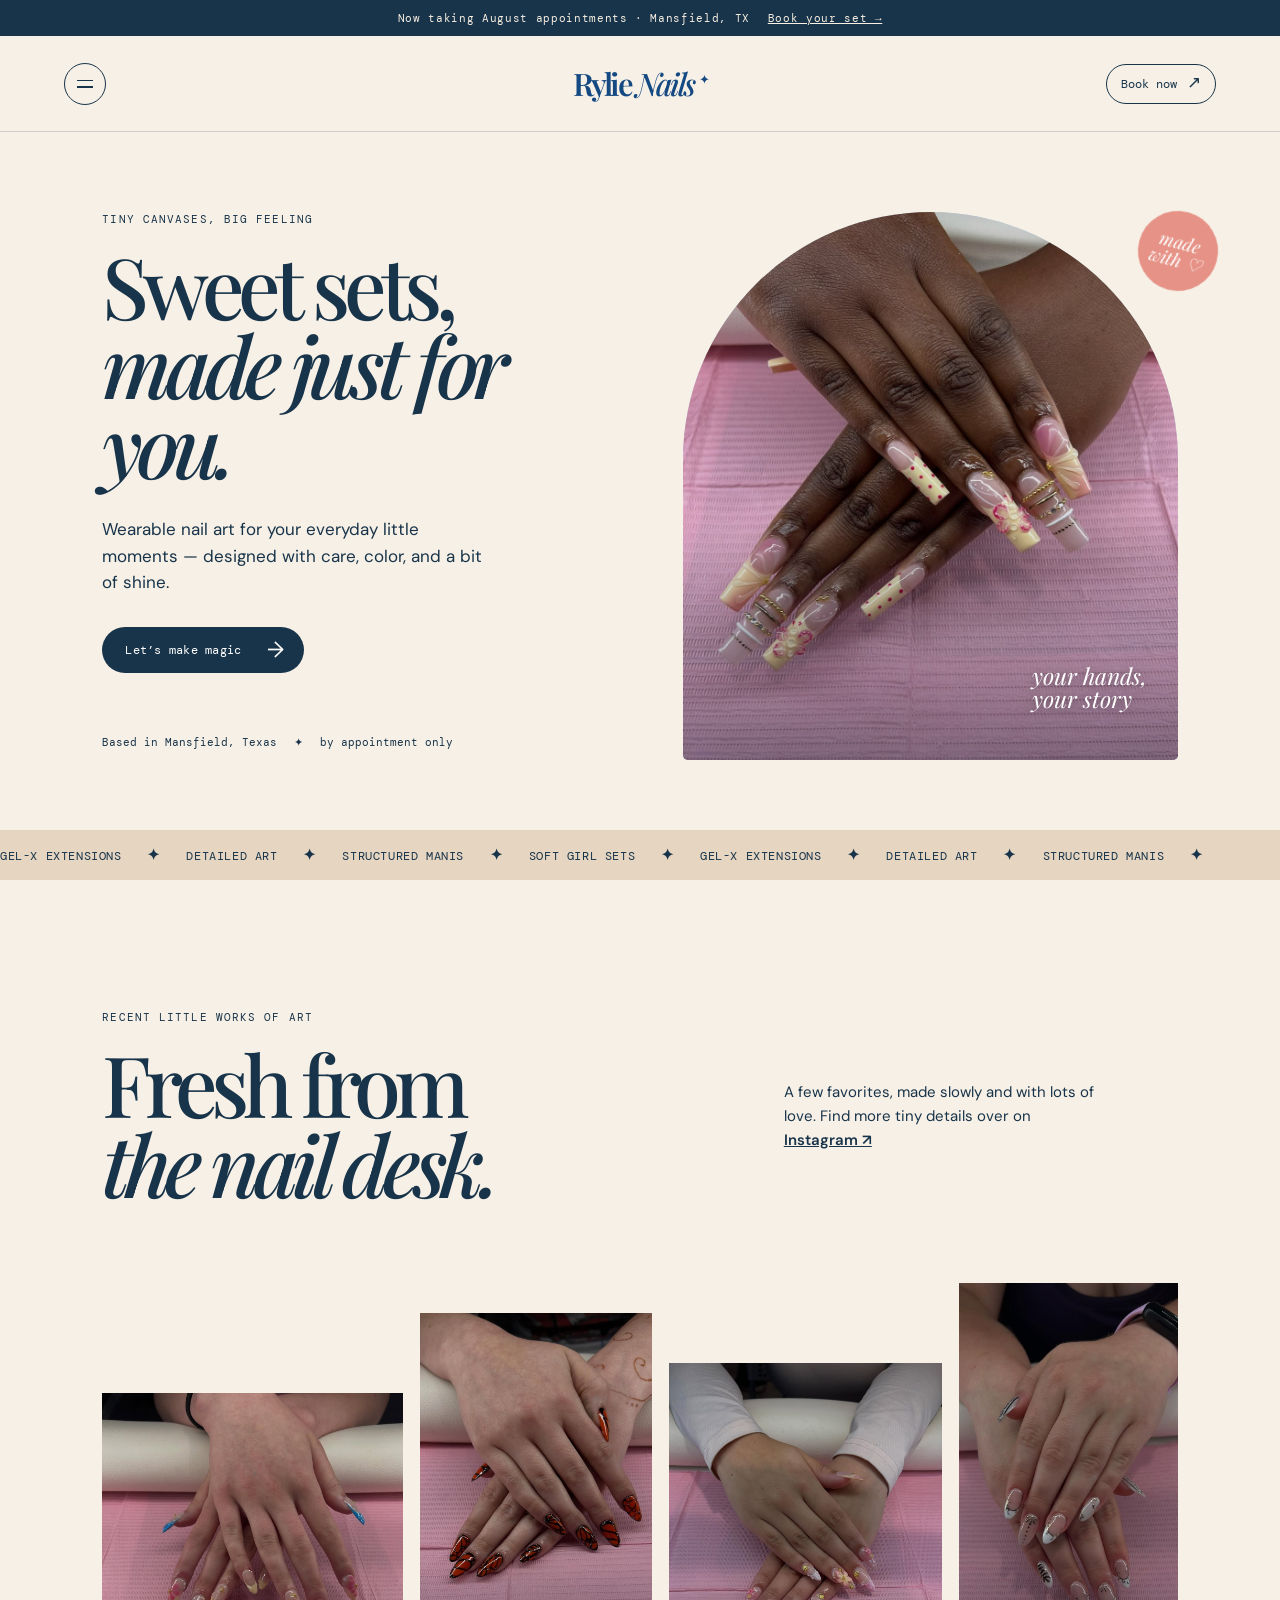
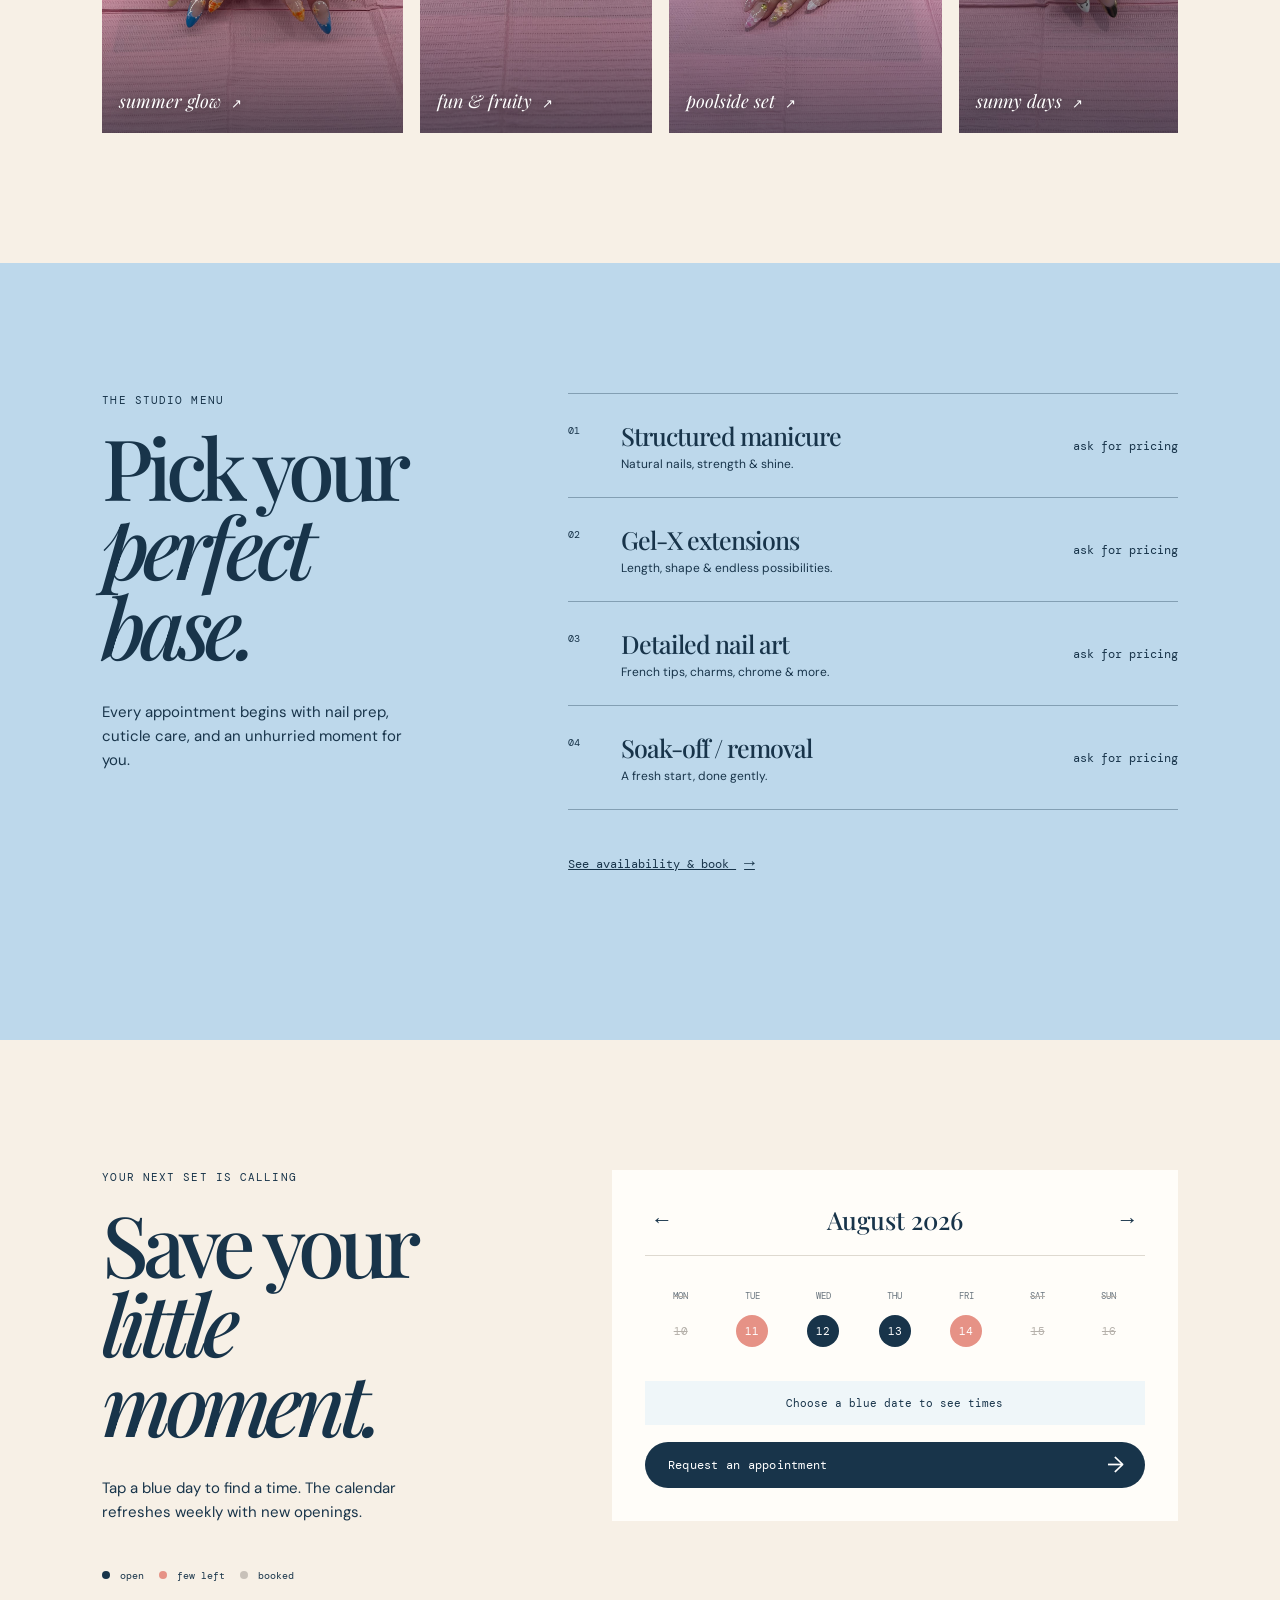
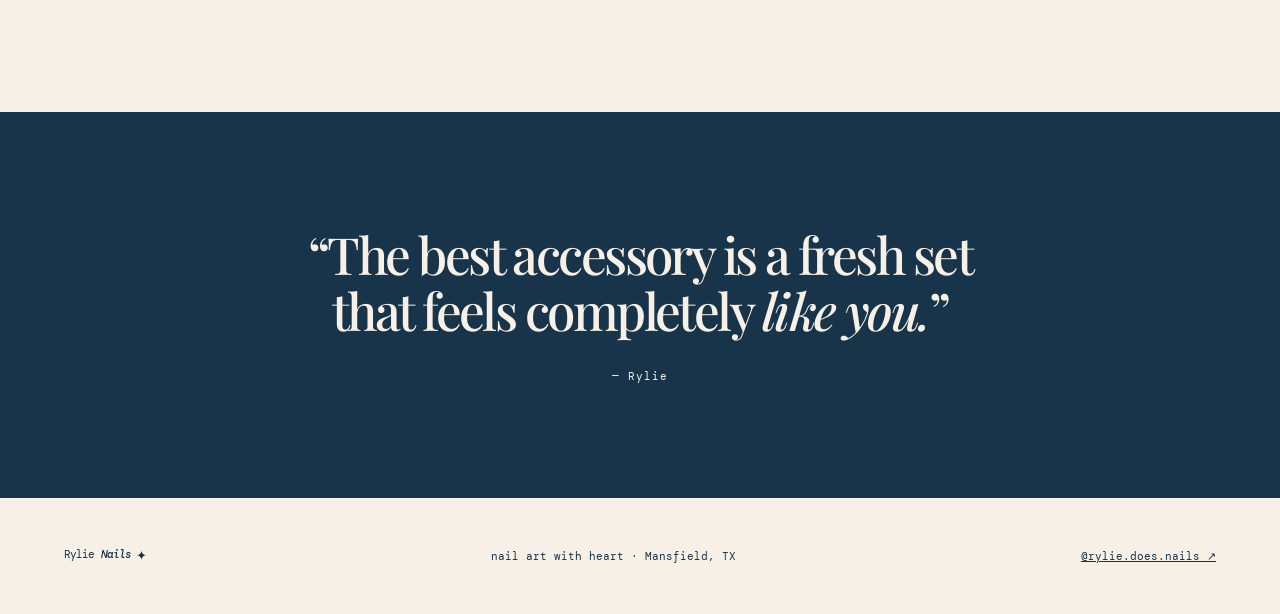
==== index.html @ 6ddd06ad "Build Rylie Does Nails booking site" ====
<!doctype html>
<html lang="en">
  <head>
    <meta charset="UTF-8" />
    <meta name="viewport" content="width=device-width, initial-scale=1.0" />
    <meta
      name="description"
      content="Rylie Does Nails — artful manicures with a little extra sparkle."
    />
    <title>Rylie Does Nails — Nail art, made sweet</title>
    <link rel="icon" type="image/png" href="assets/favicon.svg" />
    <link rel="preconnect" href="https://fonts.googleapis.com" />
    <link rel="preconnect" href="https://fonts.gstatic.com" crossorigin />
    <link
      href="https://fonts.googleapis.com/css2?family=DM+Mono:wght@400;500&family=DM+Sans:wght@400;500;600;700&family=Playfair+Display:ital,wght@0,500;0,600;1,500;1,600&display=swap"
      rel="stylesheet"
    />
    <link rel="stylesheet" href="styles.css" />
    <link rel="stylesheet" href="overrides.css" />
  </head>
  <body>
    <div class="announcement">
      Now taking August appointments · Mansfield, TX
      <a href="#book">Book your set →</a>
    </div>
    <header class="site-header">
      <button
        class="menu-toggle"
        type="button"
        aria-expanded="false"
        aria-controls="site-menu"
        aria-label="Open menu"
      >
        <span></span><span></span>
      </button>
      <a class="brand-name" href="#top" aria-label="Rylie Nails home"
        >Rylie <em>Nails</em><b>✦</b></a
      >
      <nav class="site-menu" id="site-menu" aria-label="Main navigation">
        <a href="index.html">Home</a><a href="work.html">Work</a
        ><a href="#menu">Menu</a><a href="book.html">Book</a
        ><a
          href="https://www.instagram.com/rylie.does.nails/"
          target="_blank"
          rel="noreferrer"
          >Instagram ↗</a
        >
      </nav>
      <a class="mini-button" href="book.html">Book now <span>↗</span></a>
    </header>

    <main id="top">
      <section class="hero">
        <div class="hero-copy">
          <p class="eyebrow">Tiny canvases, big feeling</p>
          <h1>Sweet sets,<br /><i>made just for you.</i></h1>
          <p class="intro">
            Wearable nail art for your everyday little moments — designed with
            care, color, and a bit of shine.
          </p>
          <a class="button" href="book.html">Let’s make magic <span>→</span></a>
          <p class="hero-note">
            Based in Mansfield, Texas <span>✦</span> by appointment only
          </p>
        </div>
        <div class="hero-art" aria-label="A fresh nail set by Rylie Does Nails">
          <img
            src="assets/instagram-0.jpg"
            alt="Detailed pink and cream nail set by Rylie"
          />
          <p>your hands,<br />your story</p>
        </div>
        <div class="hero-sticker">made<br />with ♡</div>
      </section>

      <section class="marquee" aria-label="Services">
        <div>
          gel-x extensions <b>✦</b> detailed art <b>✦</b> structured manis
          <b>✦</b> soft girl sets <b>✦</b> gel-x extensions <b>✦</b> detailed
          art <b>✦</b> structured manis <b>✦</b>
        </div>
      </section>

      <section class="work section" id="work">
        <div class="section-heading">
          <p class="eyebrow">Recent little works of art</p>
          <h2>Fresh from<br /><i>the nail desk.</i></h2>
        </div>
        <p class="section-copy">
          A few favorites, made slowly and with lots of love. Find more tiny
          details over on
          <a
            href="https://www.instagram.com/rylie.does.nails/"
            target="_blank"
            rel="noreferrer"
            >Instagram ↗</a
          >
        </p>
        <div class="gallery">
          <a
            class="gallery-card card-1"
            href="https://www.instagram.com/p/DZ0-G9RFtr5/"
            target="_blank"
            rel="noreferrer"
            ><img src="assets/instagram-1.jpg" alt="Summer nail set by Rylie" />
            <p>summer glow <em>↗</em></p></a
          >
          <a
            class="gallery-card card-2"
            href="https://www.instagram.com/p/DZ0WWt3lrMQ/"
            target="_blank"
            rel="noreferrer"
            ><img src="assets/instagram-2.jpg" alt="Summer nail art by Rylie" />
            <p>fun &amp; fruity <em>↗</em></p></a
          >
          <a
            class="gallery-card card-3"
            href="https://www.instagram.com/p/DZ0KZZqFjGx/"
            target="_blank"
            rel="noreferrer"
            ><img
              src="assets/instagram-3.jpg"
              alt="Detailed bright nail set by Rylie"
            />
            <p>poolside set <em>↗</em></p></a
          >
          <a
            class="gallery-card card-4"
            href="https://www.instagram.com/p/DZKNNkzFgdd/"
            target="_blank"
            rel="noreferrer"
            ><img src="assets/instagram-4.jpg" alt="Summer manicure by Rylie" />
            <p>sunny days <em>↗</em></p></a
          >
        </div>
      </section>

      <section class="menu section" id="menu">
        <div class="menu-heading">
          <p class="eyebrow">The studio menu</p>
          <h2>Pick your<br /><i>perfect base.</i></h2>
          <p>
            Every appointment begins with nail prep, cuticle care, and an
            unhurried moment for you.
          </p>
        </div>
        <div class="price-list">
          <div class="price">
            <div>
              <span class="number">01</span>
              <h3>Structured manicure</h3>
              <p>Natural nails, strength &amp; shine.</p>
            </div>
            <strong>ask for pricing</strong>
          </div>
          <div class="price">
            <div>
              <span class="number">02</span>
              <h3>Gel-X extensions</h3>
              <p>Length, shape &amp; endless possibilities.</p>
            </div>
            <strong>ask for pricing</strong>
          </div>
          <div class="price">
            <div>
              <span class="number">03</span>
              <h3>Detailed nail art</h3>
              <p>French tips, charms, chrome &amp; more.</p>
            </div>
            <strong>ask for pricing</strong>
          </div>
          <div class="price">
            <div>
              <span class="number">04</span>
              <h3>Soak-off / removal</h3>
              <p>A fresh start, done gently.</p>
            </div>
            <strong>ask for pricing</strong>
          </div>
        </div>
        <a class="text-link" href="book.html"
          >See availability &amp; book <span>→</span></a
        >
      </section>

      <section class="availability section" id="availability">
        <div class="availability-intro">
          <p class="eyebrow">Your next set is calling</p>
          <h2>Save your<br /><i>little moment.</i></h2>
          <p>
            Tap a blue day to find a time. The calendar refreshes weekly with
            new openings.
          </p>
          <div class="legend">
            <span><i class="open-dot"></i> open</span
            ><span><i class="few-dot"></i> few left</span
            ><span><i class="closed-dot"></i> booked</span>
          </div>
        </div>
        <div class="calendar-wrap">
          <div class="calendar-head">
            <button id="previous" aria-label="Previous week">←</button>
            <h3 id="calendarTitle">August 2026</h3>
            <button id="next" aria-label="Next week">→</button>
          </div>
          <div class="calendar-days" id="calendar"></div>
          <div class="selected-slot" id="slotMessage">
            Choose a blue date to see times
          </div>
          <a class="button calendar-button" id="book" href="book.html"
            >Request an appointment <span>→</span></a
          >
        </div>
      </section>

      <section class="quote">
        <p>
          “The best accessory is a fresh set<br />that feels completely
          <i>like you.</i>”
        </p>
        <span>— Rylie</span>
      </section>
    </main>
    <footer>
      <a
        class="brand-name footer-brand"
        href="#top"
        aria-label="Rylie Nails home"
        >Rylie <em>Nails</em><b>✦</b></a
      >
      <p>nail art with heart · Mansfield, TX</p>
      <a
        href="https://www.instagram.com/rylie.does.nails/"
        target="_blank"
        rel="noreferrer"
        >@rylie.does.nails ↗</a
      >
    </footer>
    <script src="script.js"></script>
  </body>
</html>
---- styles.css ----
:root{--ink:#18344a;--blue:#bdd8eb;--sky:#dcebf4;--cream:#f7f0e6;--oat:#e7d7c4;--coral:#e69286;--white:#fffdf9;--mono:'DM Mono',monospace;--serif:'Playfair Display',serif;--sans:'DM Sans',sans-serif}*{box-sizing:border-box}html{scroll-behavior:smooth}body{margin:0;background:var(--cream);color:var(--ink);font-family:var(--sans);font-size:15px}.announcement{height:36px;background:var(--ink);color:#f9f0e3;text-align:center;font:11px var(--mono);letter-spacing:.06em;padding:11px}.announcement a{color:#f9f0e3;margin-left:10px}.site-header{height:96px;display:flex;align-items:center;justify-content:space-between;padding:0 5vw;border-bottom:1px solid rgba(24,52,74,.18)}.brand-logo{width:128px;height:68px;overflow:hidden;display:block;position:relative}.brand-logo img{position:absolute;width:193px;max-width:none;height:auto;left:-32px;top:-26px}.footer-logo{width:150px;height:80px}.footer-logo img{width:228px;left:-38px;top:-31px}.site-header nav{display:flex;gap:28px}.site-header nav a,.mini-button{font:12px var(--mono);color:var(--ink);text-decoration:none}.mini-button{border:1px solid var(--ink);padding:11px 14px;border-radius:30px}.mini-button span{font-size:17px;line-height:0;margin-left:3px}.hero{min-height:640px;padding:80px 8vw 70px;display:grid;grid-template-columns:1.03fr .97fr;gap:56px;position:relative;overflow:hidden}.eyebrow{font:11px var(--mono);letter-spacing:.1em;text-transform:uppercase;margin:0 0 20px}.hero h1,.section h2{font:500 clamp(48px,6.6vw,88px)/.94 var(--serif);letter-spacing:-.075em;margin:0}.hero h1 i,.section h2 i{font-weight:500}.intro{font-size:17px;line-height:1.55;max-width:385px;margin:32px 0}.button{display:inline-flex;align-items:center;gap:26px;background:var(--ink);color:white;text-decoration:none;border-radius:30px;padding:15px 20px 15px 23px;font:12px var(--mono);letter-spacing:.02em}.button span{font:22px var(--sans);line-height:10px}.hero-note{font:11px var(--mono);margin-top:62px}.hero-note span{margin:0 10px}.hero-art{min-height:458px;background:var(--blue);border-radius:260px 260px 5px 5px;position:relative;overflow:hidden}.hero-art .sun{position:absolute;width:290px;height:290px;border-radius:50%;background:#f8e7cd;right:-50px;top:-45px}.hero-art .shape{position:absolute;border-radius:50%;border:1px solid rgba(24,52,74,.15)}.shape.one{height:340px;width:340px;bottom:-180px;left:-60px}.shape.two{height:200px;width:200px;bottom:-120px;right:55px;background:#9ebed2}.hero-art p{position:absolute;right:31px;bottom:27px;font:italic 23px/1 var(--serif);z-index:2}.hand{position:absolute;background:#e8c4a8;width:142px;height:275px;border-radius:68px 68px 40px 40px;bottom:-40px;z-index:1;transform:rotate(18deg)}.hand-a{left:114px}.hand-b{left:255px;bottom:-70px;transform:rotate(-24deg);background:#ecc9ac}.hand span{position:absolute;background:#e8c4a8;width:26px;height:105px;border-radius:20px;top:-55px}.hand span:after{content:'';display:block;width:28px;height:38px;background:#f7f0e6;border:2px solid #e69286;border-radius:14px 14px 9px 9px;transform:translate(-1px,-5px)}.hand span:nth-child(1){left:9px}.hand span:nth-child(2){left:41px;top:-70px}.hand span:nth-child(3){left:73px;top:-60px}.hand span:nth-child(4){left:105px;top:-43px}.hero-sticker{position:absolute;right:4.5vw;top:75px;width:88px;height:88px;border-radius:50%;background:var(--coral);display:grid;place-items:center;text-align:center;color:white;font:italic 18px/1 var(--serif);transform:rotate(15deg);border:4px solid var(--cream)}.marquee{overflow:hidden;background:#e5d5c1;padding:15px 0;white-space:nowrap;font:12px var(--mono);text-transform:uppercase;letter-spacing:.05em}.marquee div{display:inline-block;animation:scroll 28s linear infinite}.marquee b{margin:0 18px;font-size:15px}@keyframes scroll{to{transform:translateX(-40%)}}.section{padding:130px 8vw}.work{display:grid;grid-template-columns:1.25fr .75fr;gap:25px}.section-copy{max-width:310px;line-height:1.6;margin:70px 0 0}.section-copy a{color:var(--ink);font-weight:600}.gallery{grid-column:1/-1;display:grid;grid-template-columns:1.1fr .85fr 1fr .8fr;align-items:end;gap:17px;margin-top:55px}.gallery-card{height:340px;padding:20px;position:relative;overflow:hidden;background:var(--sky)}.gallery-card:nth-child(2){height:420px;background:#d5c3b2}.gallery-card:nth-child(3){height:370px;background:#e7dce0}.gallery-card:nth-child(4){height:450px;background:#b2cbdc}.gallery-card p{position:absolute;bottom:2px;left:17px;font:italic 18px var(--serif)}.gallery-card em{font:13px var(--mono);margin-left:5px}.nails{display:flex;gap:7px;justify-content:center;transform:rotate(-18deg);margin-top:105px}.nails span{width:37px;height:145px;background:#e6bda1;border-radius:30px 30px 16px 16px;position:relative}.nails span:after{content:'';position:absolute;top:-5px;left:2px;width:33px;height:45px;border-radius:18px 18px 12px 12px;background:#9fc9e2;border:2px solid #f7f0e6}.nails-pink{transform:rotate(20deg);margin-top:100px}.nails-pink span:after{background:#f4c4c0;border-color:#faeee7}.nails-flower{transform:rotate(-6deg);margin-top:120px}.nails-flower span:after{background:#f7f3e9;border-color:#78a9cb}.nails-flower span:nth-child(even):after{background:#e9a8a2}.nails-chrome{transform:rotate(30deg);margin-top:150px}.nails-chrome span:after{background:#ded8c7;border-color:#fff}.menu{background:var(--blue);display:grid;grid-template-columns:.75fr 1.25fr;gap:100px}.menu-heading>p:last-of-type{max-width:320px;line-height:1.6;margin-top:35px}.price-list{border-top:1px solid rgba(24,52,74,.35)}.price{display:flex;align-items:center;justify-content:space-between;gap:20px;padding:25px 0;border-bottom:1px solid rgba(24,52,74,.35)}.price>div{display:grid;grid-template-columns:45px 1fr;column-gap:8px}.number{grid-row:1/3;font:10px var(--mono);padding-top:5px}.price h3{margin:0;font:500 25px var(--serif);letter-spacing:-.04em}.price p{margin:4px 0 0;font-size:12px}.price strong{font:12px var(--mono);white-space:nowrap}.text-link{grid-column:2;color:var(--ink);margin-top:-60px;font:12px var(--mono)}.text-link span{font-size:18px;margin-left:8px}.availability{display:grid;grid-template-columns:.84fr 1.16fr;gap:100px;align-items:start}.availability-intro>p:not(.eyebrow){line-height:1.6;max-width:300px;margin-top:34px}.legend{display:flex;gap:15px;flex-wrap:wrap;margin-top:45px;font:10px var(--mono)}.legend i{display:inline-block;width:8px;height:8px;border-radius:50%;margin-right:4px}.open-dot{background:var(--ink)}.few-dot{background:var(--coral)}.closed-dot{background:#c8c1b9}.calendar-wrap{background:var(--white);padding:33px}.calendar-head{display:flex;align-items:center;justify-content:space-between;border-bottom:1px solid #ded9d0;padding-bottom:19px}.calendar-head h3{font:500 25px var(--serif);margin:0}.calendar-head button{border:0;background:none;font-size:22px;color:var(--ink);cursor:pointer}.calendar-days{display:grid;grid-template-columns:repeat(7,1fr);margin:22px 0}.day{text-align:center;padding:12px 3px;font:11px var(--mono)}.day .name{display:block;color:#6c7780;font-size:9px;margin-bottom:13px;text-transform:uppercase}.date{display:grid;place-items:center;width:32px;height:32px;border-radius:50%;margin:auto}.day.open .date,.day.few .date{cursor:pointer}.day.open .date{background:var(--ink);color:white}.day.few .date{background:var(--coral);color:white}.day.closed{color:#b5b0aa;text-decoration:line-through}.selected-slot{text-align:center;background:#eff6f9;padding:15px;font:11px var(--mono);min-height:42px}.calendar-button{margin-top:17px;width:100%;justify-content:space-between}.quote{background:var(--ink);color:var(--cream);text-align:center;padding:115px 30px}.quote p{font:500 clamp(30px,4vw,53px)/1.08 var(--serif);letter-spacing:-.05em;margin:0}.quote span{display:block;font:11px var(--mono);margin-top:31px;letter-spacing:.1em}footer{padding:40px 5vw;display:flex;justify-content:space-between;align-items:center}footer p,footer>a:not(.wordmark){font:11px var(--mono);color:var(--ink)}@media(max-width:760px){.site-header{height:75px;padding:0 6vw}.site-header nav{display:none}.mini-button{font-size:10px}.brand-logo{width:108px;height:58px}.brand-logo img{width:163px;left:-27px;top:-22px}.hero,.work,.menu,.availability{display:block;padding:75px 7vw}.hero{min-height:0}.hero-art{margin-top:60px;min-height:390px}.hero-sticker{right:5vw;top:430px}.gallery{grid-template-columns:1fr 1fr;gap:10px}.gallery-card,.gallery-card:nth-child(n){height:250px}.gallery-card:nth-child(2),.gallery-card:nth-child(4){margin-top:35px}.menu-heading{margin-bottom:55px}.text-link{display:block;margin:28px 0 0}.availability-intro{margin-bottom:55px}.calendar-wrap{padding:22px 12px}.section h2{font-size:56px}.price h3{font-size:21px}footer{display:block}footer p{margin:22px 0}.announcement{font-size:9px}}
---- overrides.css ----
.hero-art img {
  width: 100%;
  height: 100%;
  position: absolute;
  inset: 0;
  object-fit: cover;
  object-position: center;
}
.hero-art:after {
  content: "";
  position: absolute;
  inset: 0;
  background: linear-gradient(180deg, transparent 55%, rgba(15, 34, 48, 0.4));
}
.hero-art p {
  color: #fff;
  z-index: 2;
  text-shadow: 0 1px 10px rgba(0, 0, 0, 0.35);
}
.gallery-card {
  padding: 0;
  display: block;
  color: var(--ink);
  text-decoration: none;
}
.gallery-card img {
  width: 100%;
  height: 100%;
  object-fit: cover;
  display: block;
}
.gallery-card:after {
  content: "";
  position: absolute;
  inset: 0;
  background: linear-gradient(180deg, transparent 60%, rgba(15, 34, 48, 0.48));
  pointer-events: none;
}
.gallery-card p {
  z-index: 1;
  color: white;
  text-shadow: 0 1px 10px rgba(0, 0, 0, 0.4);
}
.work-hero {
  padding: 105px 8vw 70px;
  text-align: center;
  background: linear-gradient(110deg, #d8e9f3, #f7f0e6 42%, #eedbd5);
}
.work-hero h1,
.book-hero h1 {
  font: 500 clamp(54px, 8vw, 106px)/0.92 var(--serif);
  letter-spacing: -0.08em;
  margin: 0;
}
.work-hero p:not(.eyebrow) {
  max-width: 430px;
  line-height: 1.6;
  margin: 30px auto 0;
}
.instagram-grid {
  padding: 70px 8vw 110px;
  display: grid;
  grid-template-columns: repeat(3, 1fr);
  gap: 18px;
  background: var(--white);
}
.instagram-grid a {
  position: relative;
  aspect-ratio: 1;
  overflow: hidden;
  display: block;
  background: var(--sky);
}
.instagram-grid img {
  width: 100%;
  height: 100%;
  display: block;
  object-fit: cover;
  transition: transform 0.35s ease;
}
.instagram-grid a:hover img {
  transform: scale(1.05);
}
.instagram-grid span {
  position: absolute;
  inset: auto 14px 14px 14px;
  background: rgba(255, 253, 249, 0.92);
  border-radius: 30px;
  padding: 10px 13px;
  font: 10px var(--mono);
  color: var(--ink);
  transform: translateY(60px);
  transition: transform 0.35s ease;
}
.instagram-grid a:hover span {
  transform: translateY(0);
}
.work-cta {
  padding: 95px;
  text-align: center;
  background: var(--blue);
}
.work-cta p {
  font: italic 44px var(--serif);
  margin: 0 0 24px;
}
.book-hero {
  padding: 88px 8vw;
  display: grid;
  grid-template-columns: 1fr 0.78fr;
  gap: 90px;
  align-items: center;
  background: var(--cream);
}
.book-hero > div > p:not(.eyebrow) {
  font-size: 17px;
  line-height: 1.6;
  max-width: 400px;
  margin: 30px 0;
}
.book-hero > img {
  width: 100%;
  aspect-ratio: 0.9;
  object-fit: cover;
  border-radius: 160px 160px 5px 5px;
}
.book-details {
  display: flex;
  flex-wrap: wrap;
  gap: 10px;
}
.book-details span {
  font: 10px var(--mono);
  border: 1px solid rgba(24, 52, 74, 0.4);
  border-radius: 20px;
  padding: 8px 10px;
}
.booking-calendar-section {
  display: grid;
  grid-template-columns: 0.2fr 1.2fr 0.7fr;
  gap: 45px;
  padding: 100px 8vw;
  background: var(--sky);
  align-items: center;
}
.calendar-decoration {
  font: italic 56px/1.4 var(--serif);
  color: #84aec5;
  text-align: center;
}
.pretty-calendar {
  background: var(--white);
  padding: 36px;
  box-shadow: 12px 12px 0 #9fc4d9;
}
.calendar-top {
  display: flex;
  justify-content: space-between;
  align-items: center;
  border-bottom: 1px solid #d6dde0;
  padding-bottom: 21px;
}
.calendar-top .eyebrow {
  margin: 0 0 7px;
}
.calendar-top h2 {
  font: 500 31px var(--serif);
  margin: 0;
}
.calendar-top button {
  width: 35px;
  height: 35px;
  border: 1px solid var(--ink);
  border-radius: 50%;
  background: none;
  color: var(--ink);
  cursor: pointer;
  font-size: 16px;
}
.pretty-calendar .calendar-days {
  margin: 30px 0;
}
.pretty-calendar .day {
  padding: 12px 2px;
}
.pretty-calendar .date {
  width: 38px;
  height: 38px;
}
.pretty-calendar .selected-slot {
  background: #f4ecdf;
}
.time-slots {
  display: grid;
  grid-template-columns: repeat(2, 1fr);
  gap: 9px;
  margin: 15px 0 4px;
}
.time-slot {
  border: 1px solid #aac7d9;
  background: #fffdf9;
  color: var(--ink);
  padding: 12px;
  border-radius: 3px;
  font: 11px var(--mono);
  cursor: pointer;
  transition:
    transform 0.2s ease,
    background 0.2s ease;
}
.time-slot:hover,
.time-slot.is-selected {
  background: var(--ink);
  color: #fff;
  transform: rotate(-1deg) translateY(-2px);
}
.request-section {
  padding: 120px 8vw;
  display: grid;
  grid-template-columns: 0.75fr 1.25fr;
  gap: 90px;
  background: #f7f0e6;
}
.request-section h2 {
  font: 500 clamp(48px, 6vw, 78px)/0.94 var(--serif);
  letter-spacing: -0.075em;
  margin: 0;
}
.request-section > div > p:not(.eyebrow) {
  max-width: 300px;
  line-height: 1.6;
  margin-top: 28px;
}
.booking-form {
  background: #fffdf9;
  padding: 38px;
  box-shadow: 10px 10px 0 #bdd8eb;
}
.form-row {
  margin-bottom: 18px;
}
.form-row.split {
  display: grid;
  grid-template-columns: 1fr 1fr;
  gap: 15px;
}
.booking-form label {
  display: grid;
  gap: 7px;
  font: 11px var(--mono);
  color: var(--ink);
}
.booking-form input,
.booking-form select,
.booking-form textarea {
  width: 100%;
  border: 1px solid #bfc9cc;
  background: #fffdf9;
  color: var(--ink);
  padding: 12px;
  font: 14px var(--sans);
  border-radius: 0;
}
.booking-form textarea {
  resize: vertical;
}
.booking-form input:focus,
.booking-form select:focus,
.booking-form textarea:focus {
  outline: 2px solid #bdd8eb;
  border-color: #5b91b1;
}
.upload-label input {
  position: absolute;
  width: 1px;
  height: 1px;
  opacity: 0;
}
.upload-label span {
  border: 1px dashed #8baec4;
  padding: 14px;
  text-align: center;
  cursor: pointer;
  background: #eef6fa;
}
.submit-request {
  border: 0;
  cursor: pointer;
  width: 100%;
  justify-content: space-between;
}
.form-status {
  min-height: 20px;
  margin: 15px 0 0;
  font: 11px var(--mono);
  color: #26669a;
}
.calendar-note h3 {
  font: 500 35px/0.98 var(--serif);
  letter-spacing: -0.06em;
  margin: 0;
}
.calendar-note > p:not(.eyebrow) {
  line-height: 1.6;
  margin-top: 25px;
}
.booking-page footer {
  background: var(--cream);
}
.site-header {
  position: relative;
  justify-content: flex-end;
}
.brand-logo {
  display: none;
}
.brand-name {
  position: absolute;
  left: 50%;
  transform: translateX(-50%);
  color: #154982;
  text-decoration: none;
  font: 600 31px/0.8 var(--serif);
  letter-spacing: -0.08em;
  white-space: nowrap;
}
.brand-name em {
  font-style: italic;
  font-weight: 500;
}
.brand-name b {
  font: 13px var(--mono);
  vertical-align: top;
  margin-left: 5px;
}
.menu-toggle {
  position: absolute;
  left: 5vw;
  top: 50%;
  transform: translateY(-50%);
  width: 42px;
  height: 42px;
  border: 1px solid var(--ink);
  border-radius: 50%;
  background: var(--cream);
  display: grid;
  place-content: center;
  gap: 5px;
  cursor: pointer;
  z-index: 21;
  transition:
    transform 0.25s ease,
    background 0.25s ease;
}
.menu-toggle:hover {
  transform: translateY(-50%) rotate(-9deg) scale(1.06);
  background: var(--blue);
}
.menu-toggle span {
  display: block;
  width: 16px;
  height: 1.5px;
  background: var(--ink);
  transition: transform 0.25s ease;
}
.menu-toggle.is-open span:first-child {
  transform: translateY(3.25px) rotate(45deg);
}
.menu-toggle.is-open span:last-child {
  transform: translateY(-3.25px) rotate(-45deg);
}
.site-menu {
  position: fixed;
  inset: 36px auto auto 5vw;
  width: 245px;
  padding: 76px 30px 30px;
  background: #f9f1e6;
  border: 1px solid rgba(24, 52, 74, 0.18);
  box-shadow: 12px 12px 0 rgba(24, 52, 74, 0.13);
  border-radius: 4px;
  display: flex;
  flex-direction: column;
  align-items: flex-start;
  gap: 18px;
  opacity: 0;
  transform: translateY(-15px) rotate(-2deg);
  pointer-events: none;
  transition:
    opacity 0.25s ease,
    transform 0.25s cubic-bezier(0.2, 0.8, 0.2, 1);
  z-index: 20;
}
.site-menu.is-open {
  opacity: 1;
  transform: translateY(0) rotate(0);
  pointer-events: auto;
}
.site-menu a {
  color: var(--ink);
  text-decoration: none;
  font: 500 26px var(--serif);
  letter-spacing: -0.05em;
  transition:
    transform 0.2s ease,
    color 0.2s ease;
}
.site-menu a:hover {
  color: #26669a;
  transform: translateX(6px) rotate(-2deg);
}
.footer-brand {
  position: static;
  transform: none;
  font-size: 28px;
}
body {
  animation: page-in 0.48s cubic-bezier(0.2, 0.8, 0.2, 1) both;
}
body.is-leaving {
  animation: page-out 0.28s ease-in both;
  pointer-events: none;
}
@keyframes page-in {
  from {
    opacity: 0;
    transform: translateY(12px);
  }
  to {
    opacity: 1;
    transform: translateY(0);
  }
}
@keyframes page-out {
  to {
    opacity: 0;
    transform: translateY(-12px);
  }
}
.brand-logo {
  width: 170px;
  height: 64px;
  display: flex;
  align-items: center;
  overflow: visible;
}
.brand-logo img,
.footer-logo img {
  position: static;
  width: 100%;
  height: auto;
  max-width: none;
  mix-blend-mode: multiply;
  animation: logo-wiggle 5s ease-in-out infinite;
}
.footer-logo {
  width: 190px;
  height: 74px;
}
.hero-sticker {
  animation: sticker-pop 3.5s ease-in-out infinite;
}
.gallery-card:hover {
  animation: card-bounce 0.45s ease both;
}
.pretty-calendar {
  width: min(100%, 780px);
  padding: 46px;
  border: 1px solid rgba(24, 52, 74, 0.12);
}
.booking-calendar-section {
  grid-template-columns: 0.12fr 1.55fr 0.5fr;
  gap: 36px;
}
.pretty-calendar .calendar-days {
  margin: 38px 0;
}
.pretty-calendar .day {
  padding: 16px 3px;
}
.pretty-calendar .date {
  width: 48px;
  height: 48px;
  font-size: 13px;
  transition:
    transform 0.2s ease,
    box-shadow 0.2s ease;
}
.pretty-calendar .day.open .date:hover,
.pretty-calendar .day.few .date:hover {
  transform: translateY(-5px) rotate(-5deg);
  box-shadow: 0 8px 0 rgba(24, 52, 74, 0.16);
}
.pretty-calendar .selected-slot {
  padding: 20px;
  border: 1px dashed #a9c6d7;
}
@keyframes logo-wiggle {
  0%,
  100% {
    transform: rotate(-1deg) translateY(0);
  }
  50% {
    transform: rotate(1.5deg) translateY(-2px);
  }
}
@keyframes sticker-pop {
  0%,
  100% {
    transform: rotate(15deg) scale(1);
  }
  50% {
    transform: rotate(8deg) scale(1.07);
  }
}
@keyframes card-bounce {
  0% {
    transform: translateY(0) rotate(0);
  }
  55% {
    transform: translateY(-10px) rotate(-1.5deg);
  }
  100% {
    transform: translateY(-4px) rotate(0);
  }
}
@media (max-width: 760px) {
  .site-header .site-menu {
    display: flex;
  }
  .work-hero {
    padding: 75px 7vw 55px;
  }
  .instagram-grid {
    padding: 35px 7vw 65px;
    grid-template-columns: 1fr 1fr;
    gap: 10px;
  }
  .instagram-grid span {
    transform: translateY(0);
    font-size: 8px;
    padding: 7px 9px;
    bottom: 8px;
    left: 8px;
    right: auto;
  }
  .book-hero {
    display: block;
    padding: 70px 7vw;
  }
  .book-hero > img {
    margin-top: 45px;
    aspect-ratio: 1;
    border-radius: 120px 120px 4px 4px;
  }
  .booking-calendar-section {
    display: block;
    padding: 70px 7vw;
  }
  .request-section {
    display: block;
    padding: 75px 7vw;
  }
  .request-section > div {
    margin-bottom: 45px;
  }
  .booking-form {
    padding: 22px;
    box-shadow: 7px 7px 0 #bdd8eb;
  }
  .form-row.split {
    grid-template-columns: 1fr;
    gap: 18px;
  }
  .calendar-decoration {
    display: none;
  }
  .pretty-calendar {
    padding: 21px;
    box-shadow: 8px 8px 0 #9fc4d9;
  }
  .brand-logo {
    width: 130px;
    height: 55px;
  }
  .brand-name {
    font-size: 25px;
  }
  .menu-toggle {
    left: 6vw;
    width: 37px;
    height: 37px;
  }
  .site-menu {
    left: 6vw;
    top: 30px;
    width: min(250px, 88vw);
  }
  .pretty-calendar .date {
    width: 38px;
    height: 38px;
  }
  .calendar-note {
    margin-top: 65px;
  }
  .calendar-top h2 {
    font-size: 25px;
  }
}
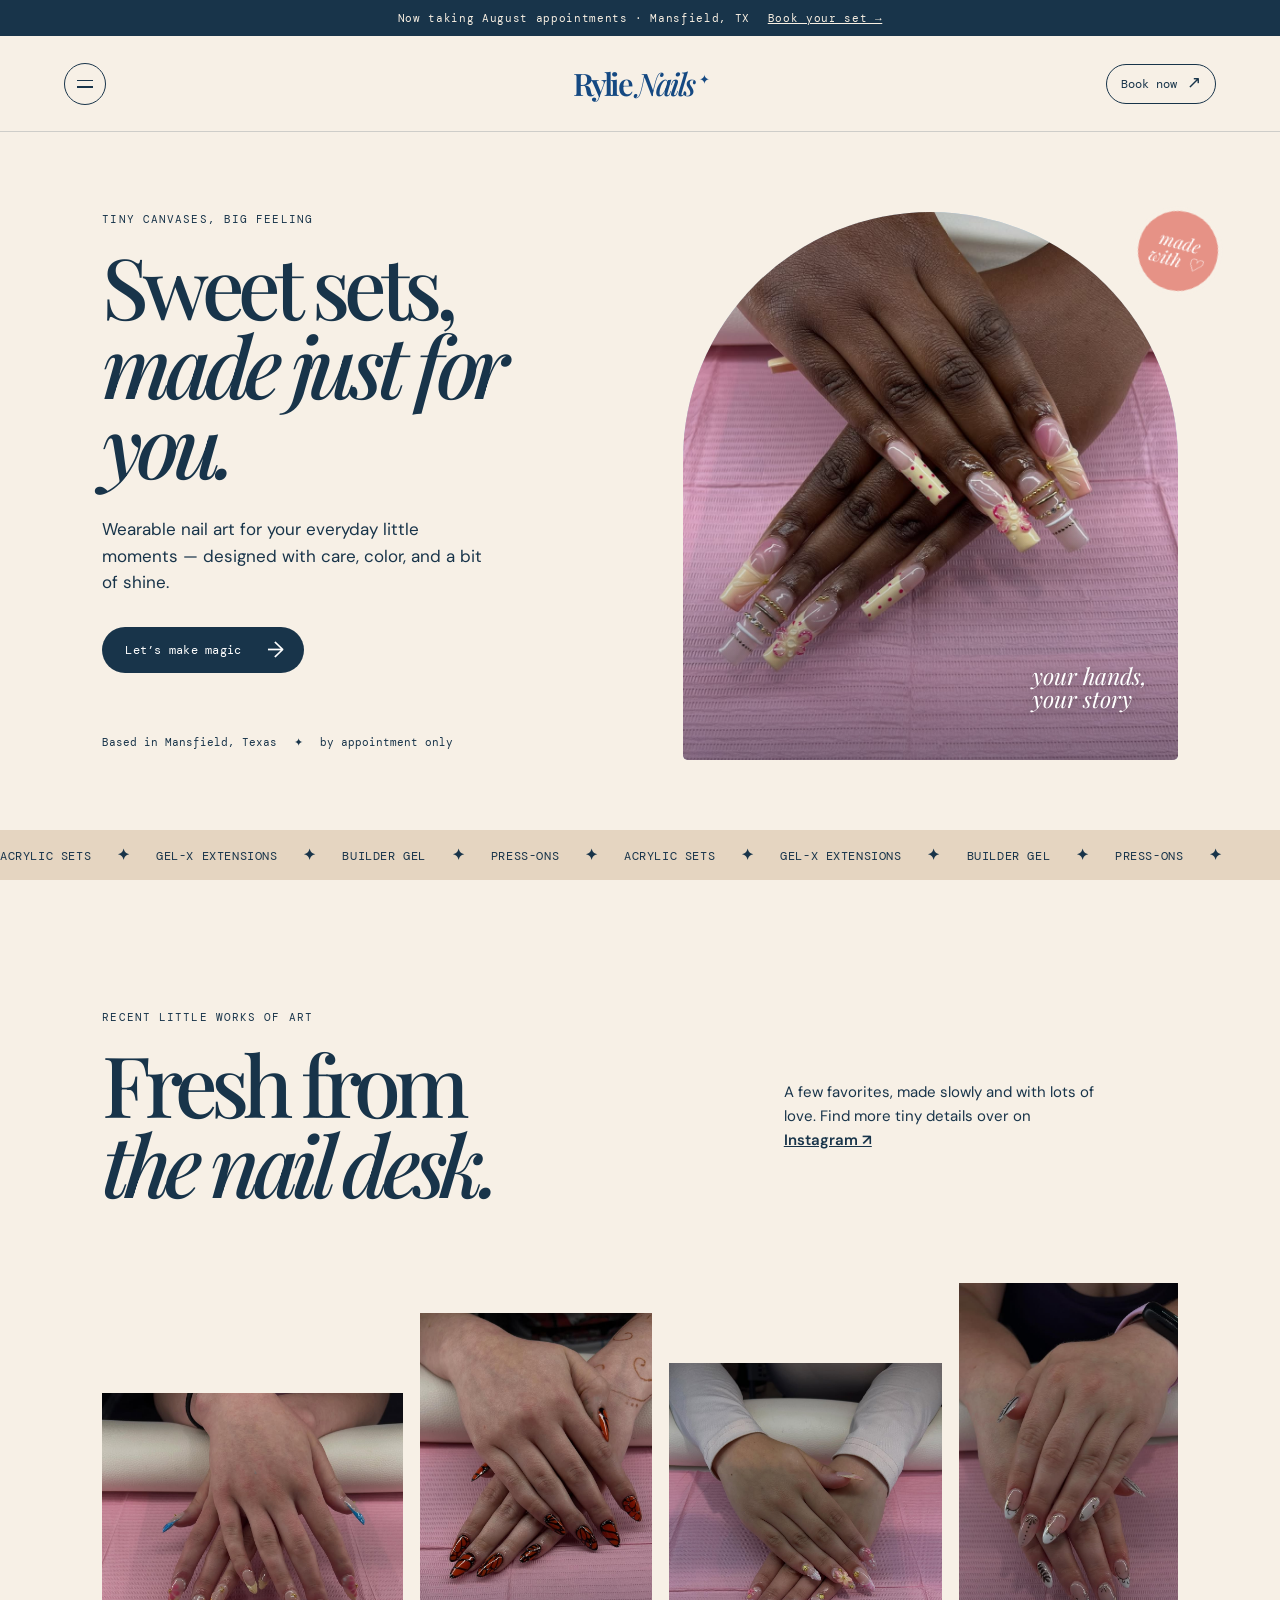
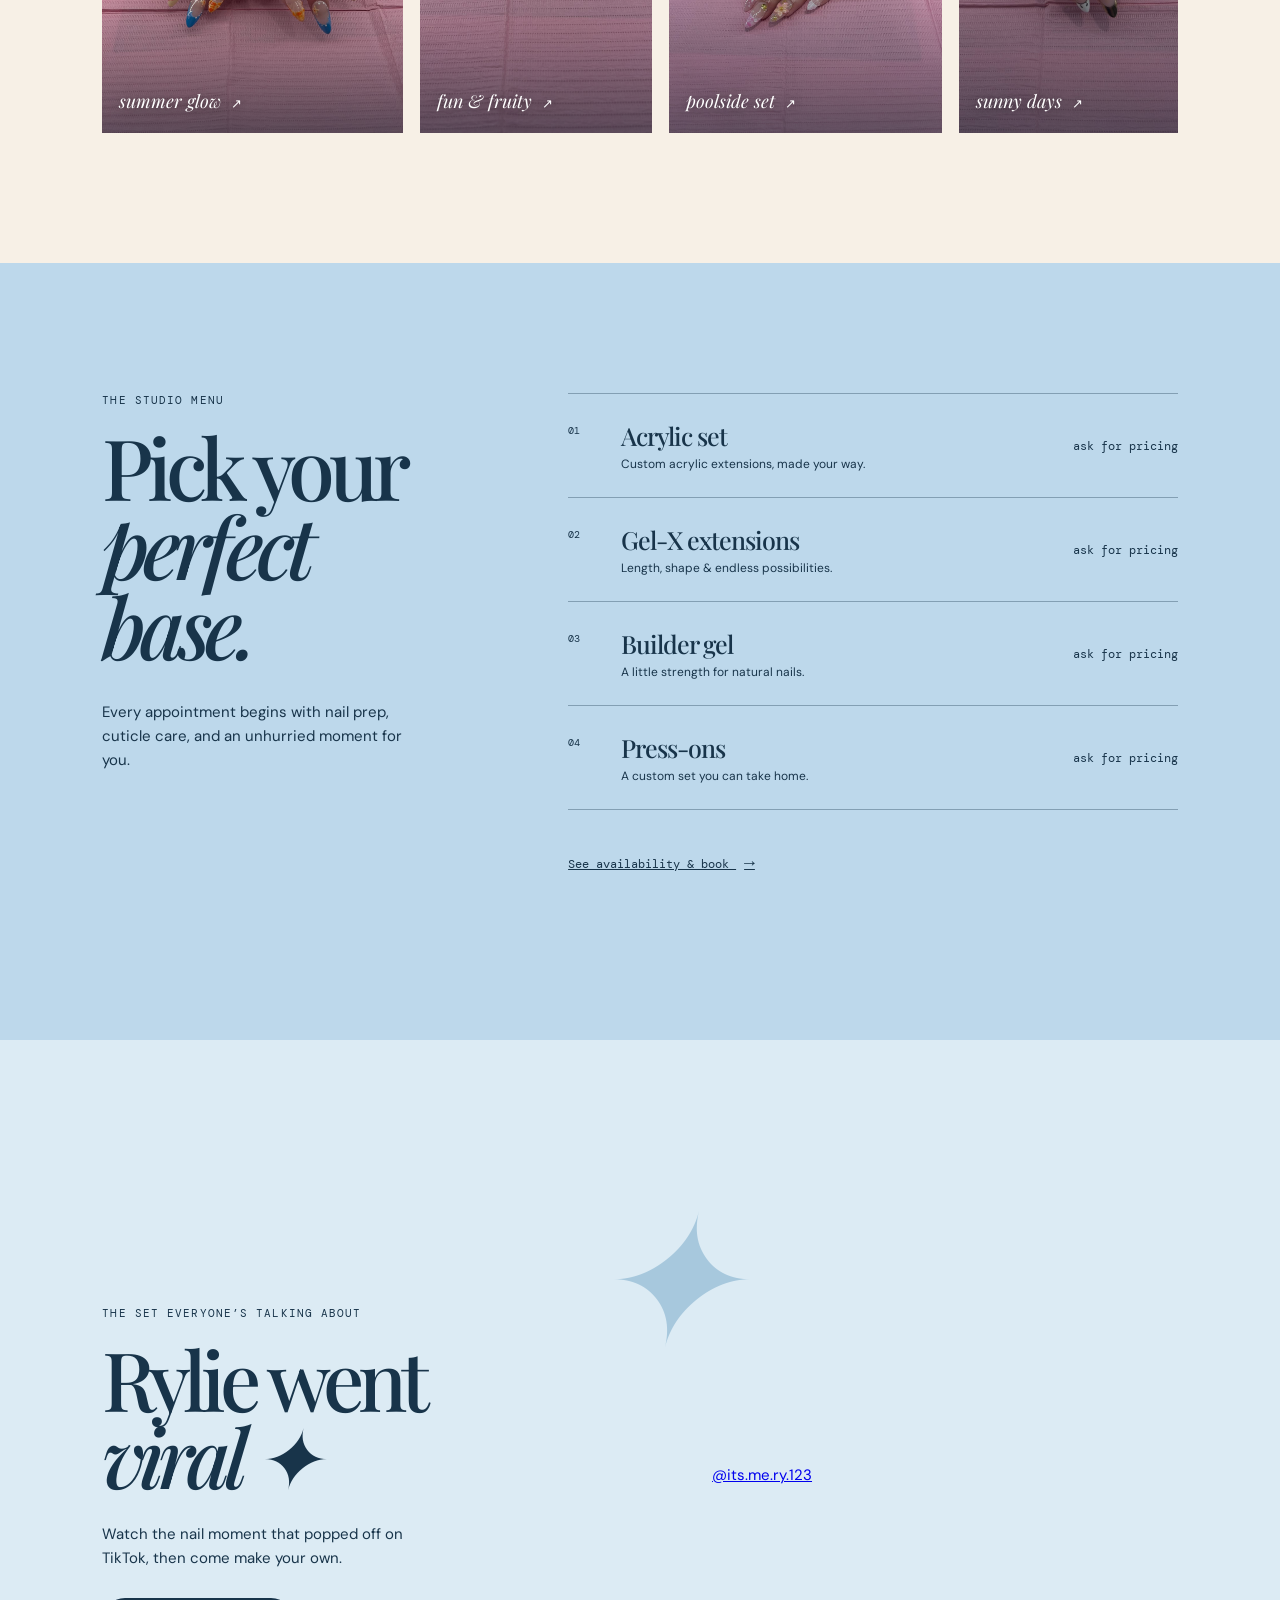
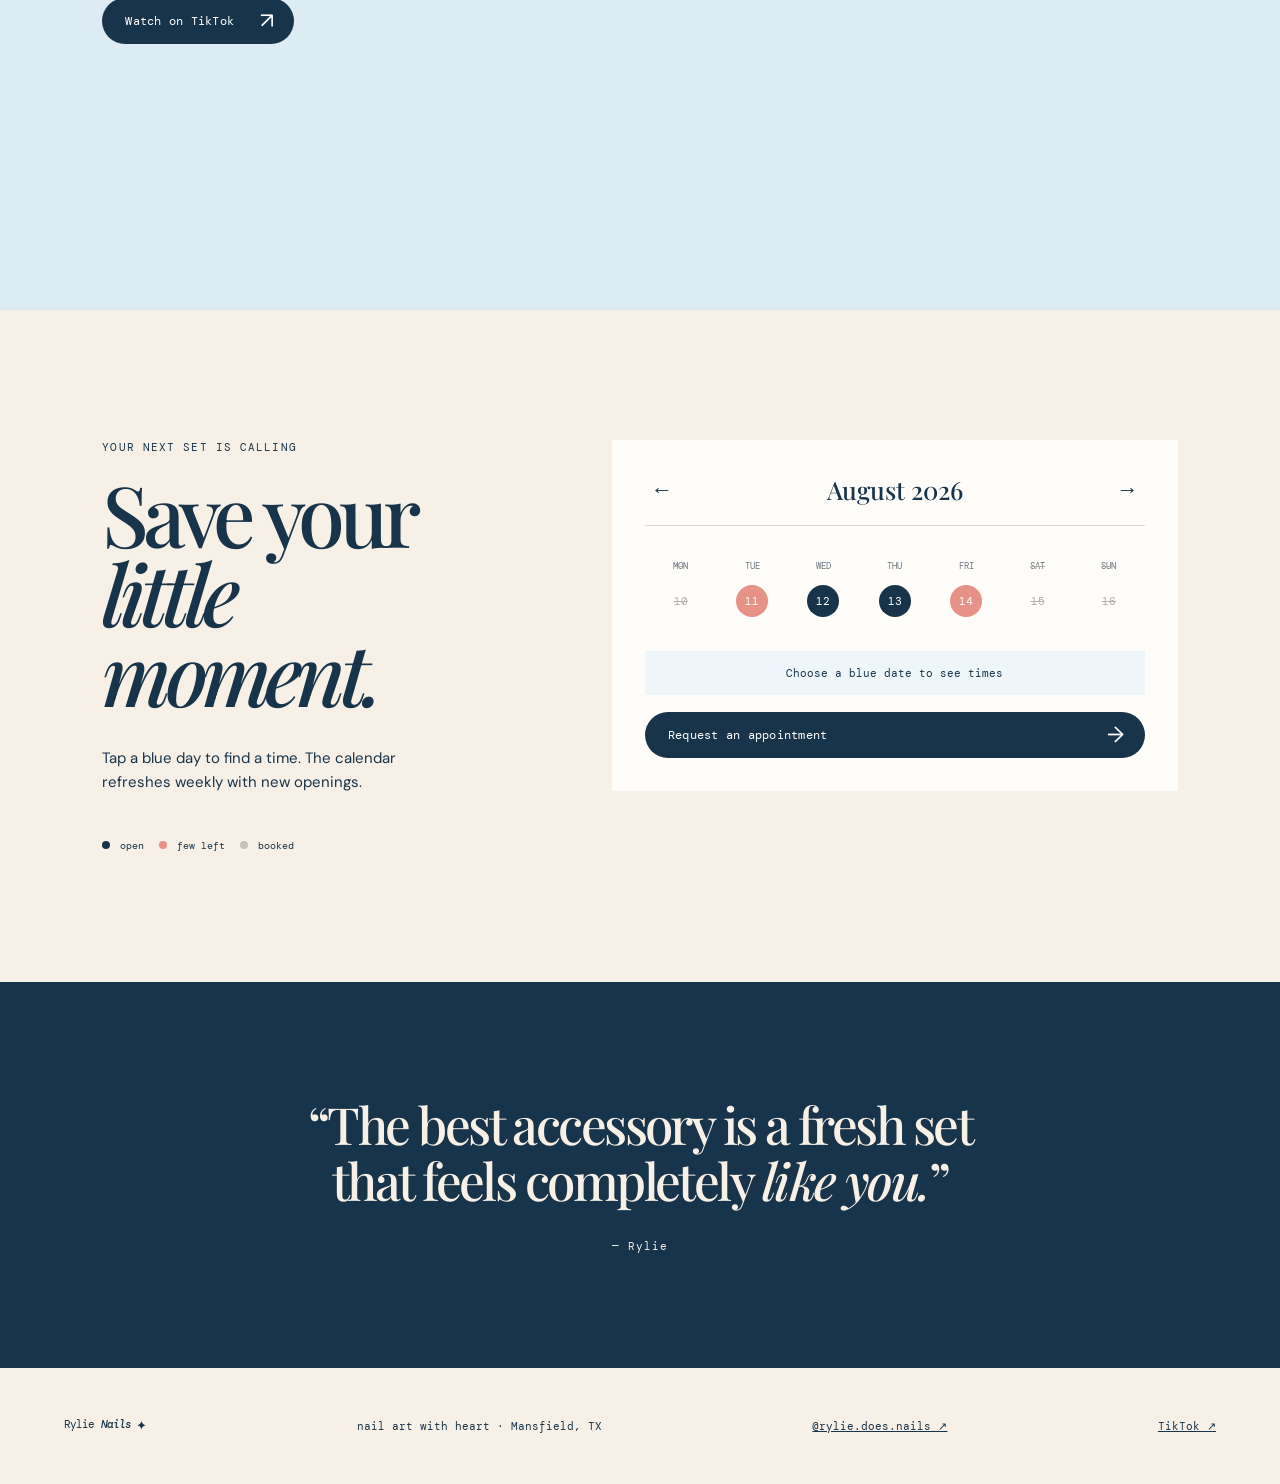
==== commit e279e643: "Add TikTok feature and service menu" ====
--- a/index.html
+++ b/index.html
@@ -45,6 +45,12 @@
           rel="noreferrer"
           >Instagram ↗</a
         >
+        <a
+          href="https://www.tiktok.com/@rylie.does.nails"
+          target="_blank"
+          rel="noreferrer"
+          >TikTok ↗</a
+        >
       </nav>
       <a class="mini-button" href="book.html">Book now <span>↗</span></a>
     </header>
@@ -75,9 +81,9 @@
 
       <section class="marquee" aria-label="Services">
         <div>
-          gel-x extensions <b>✦</b> detailed art <b>✦</b> structured manis
-          <b>✦</b> soft girl sets <b>✦</b> gel-x extensions <b>✦</b> detailed
-          art <b>✦</b> structured manis <b>✦</b>
+          acrylic sets <b>✦</b> gel-x extensions <b>✦</b> builder gel
+          <b>✦</b> press-ons <b>✦</b> acrylic sets <b>✦</b> gel-x extensions
+          <b>✦</b> builder gel <b>✦</b> press-ons <b>✦</b>
         </div>
       </section>
 
@@ -148,8 +154,8 @@
           <div class="price">
             <div>
               <span class="number">01</span>
-              <h3>Structured manicure</h3>
-              <p>Natural nails, strength &amp; shine.</p>
+              <h3>Acrylic set</h3>
+              <p>Custom acrylic extensions, made your way.</p>
             </div>
             <strong>ask for pricing</strong>
           </div>
@@ -164,16 +170,16 @@
           <div class="price">
             <div>
               <span class="number">03</span>
-              <h3>Detailed nail art</h3>
-              <p>French tips, charms, chrome &amp; more.</p>
+              <h3>Builder gel</h3>
+              <p>A little strength for natural nails.</p>
             </div>
             <strong>ask for pricing</strong>
           </div>
           <div class="price">
             <div>
               <span class="number">04</span>
-              <h3>Soak-off / removal</h3>
-              <p>A fresh start, done gently.</p>
+              <h3>Press-ons</h3>
+              <p>A custom set you can take home.</p>
             </div>
             <strong>ask for pricing</strong>
           </div>
@@ -181,6 +187,41 @@
         <a class="text-link" href="book.html"
           >See availability &amp; book <span>→</span></a
         >
+      </section>
+
+      <section class="viral-section">
+        <div class="viral-copy">
+          <p class="eyebrow">The set everyone’s talking about</p>
+          <h2>Rylie went<br /><i>viral ✦</i></h2>
+          <p>
+            Watch the nail moment that popped off on TikTok, then come make your
+            own.
+          </p>
+          <a
+            class="button"
+            href="https://www.tiktok.com/@its.me.ry.123/video/7511766101227883822"
+            target="_blank"
+            rel="noreferrer"
+            >Watch on TikTok <span>↗</span></a
+          >
+        </div>
+        <div class="tiktok-frame">
+          <blockquote
+            class="tiktok-embed"
+            cite="https://www.tiktok.com/@its.me.ry.123/video/7511766101227883822"
+            data-video-id="7511766101227883822"
+            style="max-width: 605px; min-width: 325px"
+          >
+            <section>
+              <a
+                target="_blank"
+                rel="noreferrer"
+                href="https://www.tiktok.com/@its.me.ry.123"
+                >@its.me.ry.123</a
+              >
+            </section>
+          </blockquote>
+        </div>
       </section>
 
       <section class="availability section" id="availability">
@@ -235,7 +276,14 @@
         rel="noreferrer"
         >@rylie.does.nails ↗</a
       >
+      <a
+        href="https://www.tiktok.com/@rylie.does.nails"
+        target="_blank"
+        rel="noreferrer"
+        >TikTok ↗</a
+      >
     </footer>
+    <script async src="https://www.tiktok.com/embed.js"></script>
     <script src="script.js"></script>
   </body>
 </html>
--- a/overrides.css
+++ b/overrides.css
@@ -306,6 +306,43 @@
 }
 .booking-page footer {
   background: var(--cream);
+}
+.viral-section {
+  display: grid;
+  grid-template-columns: 0.8fr 1.2fr;
+  gap: 65px;
+  align-items: center;
+  padding: 110px 8vw;
+  background: #dcebf4;
+  overflow: hidden;
+}
+.viral-copy h2 {
+  font: 500 clamp(52px, 6.4vw, 86px)/0.94 var(--serif);
+  letter-spacing: -0.075em;
+  margin: 0;
+}
+.viral-copy > p:not(.eyebrow) {
+  max-width: 330px;
+  line-height: 1.6;
+  margin: 28px 0;
+}
+.tiktok-frame {
+  display: grid;
+  place-items: center;
+  min-height: 650px;
+  position: relative;
+}
+.tiktok-frame:before {
+  content: "✦";
+  position: absolute;
+  font: italic 180px var(--serif);
+  color: #a7c8dd;
+  left: 3%;
+  top: 0;
+}
+.tiktok-frame .tiktok-embed {
+  z-index: 1;
+  margin: 0 !important;
 }
 .site-header {
   position: relative;
@@ -556,6 +593,18 @@
     display: block;
     padding: 70px 7vw;
   }
+  .viral-section {
+    display: block;
+    padding: 75px 7vw;
+  }
+  .tiktok-frame {
+    min-height: 620px;
+    margin-top: 40px;
+  }
+  .tiktok-frame .tiktok-embed {
+    transform: scale(0.92);
+    transform-origin: top center;
+  }
   .request-section {
     display: block;
     padding: 75px 7vw;
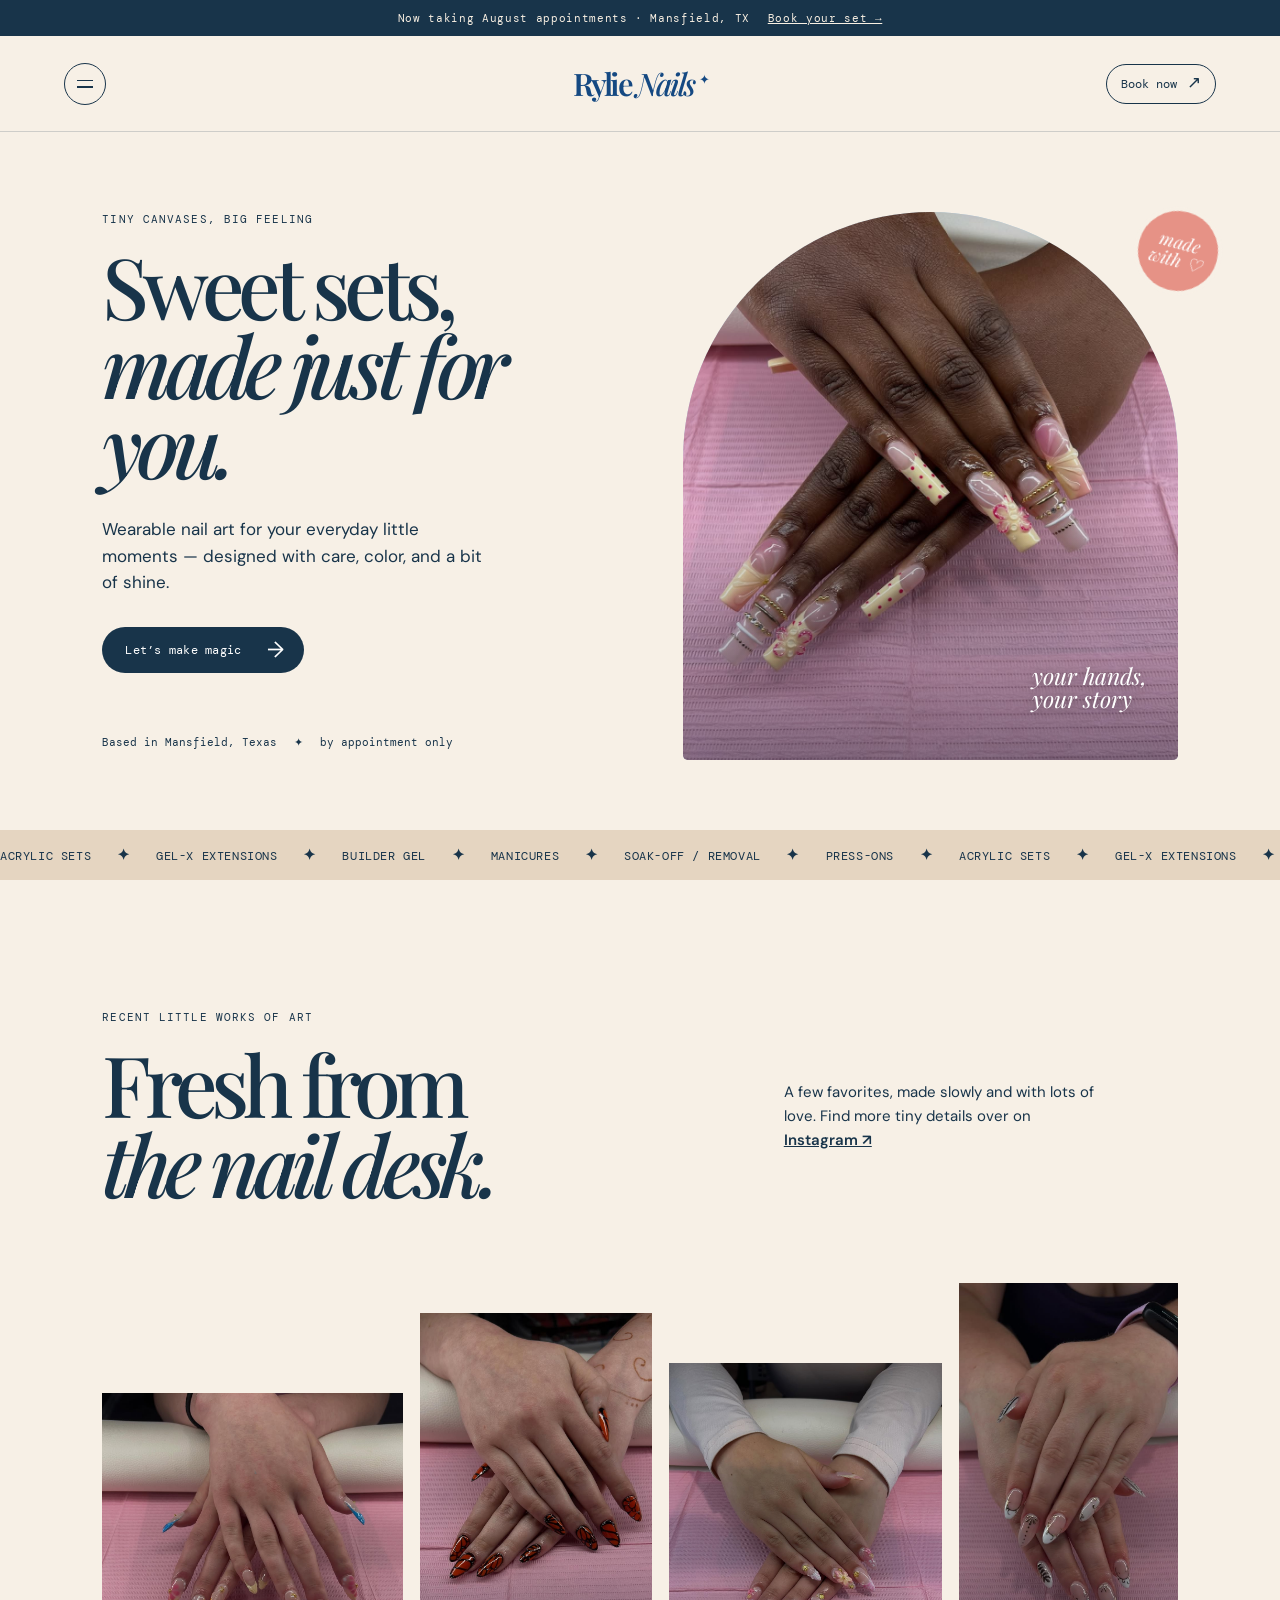
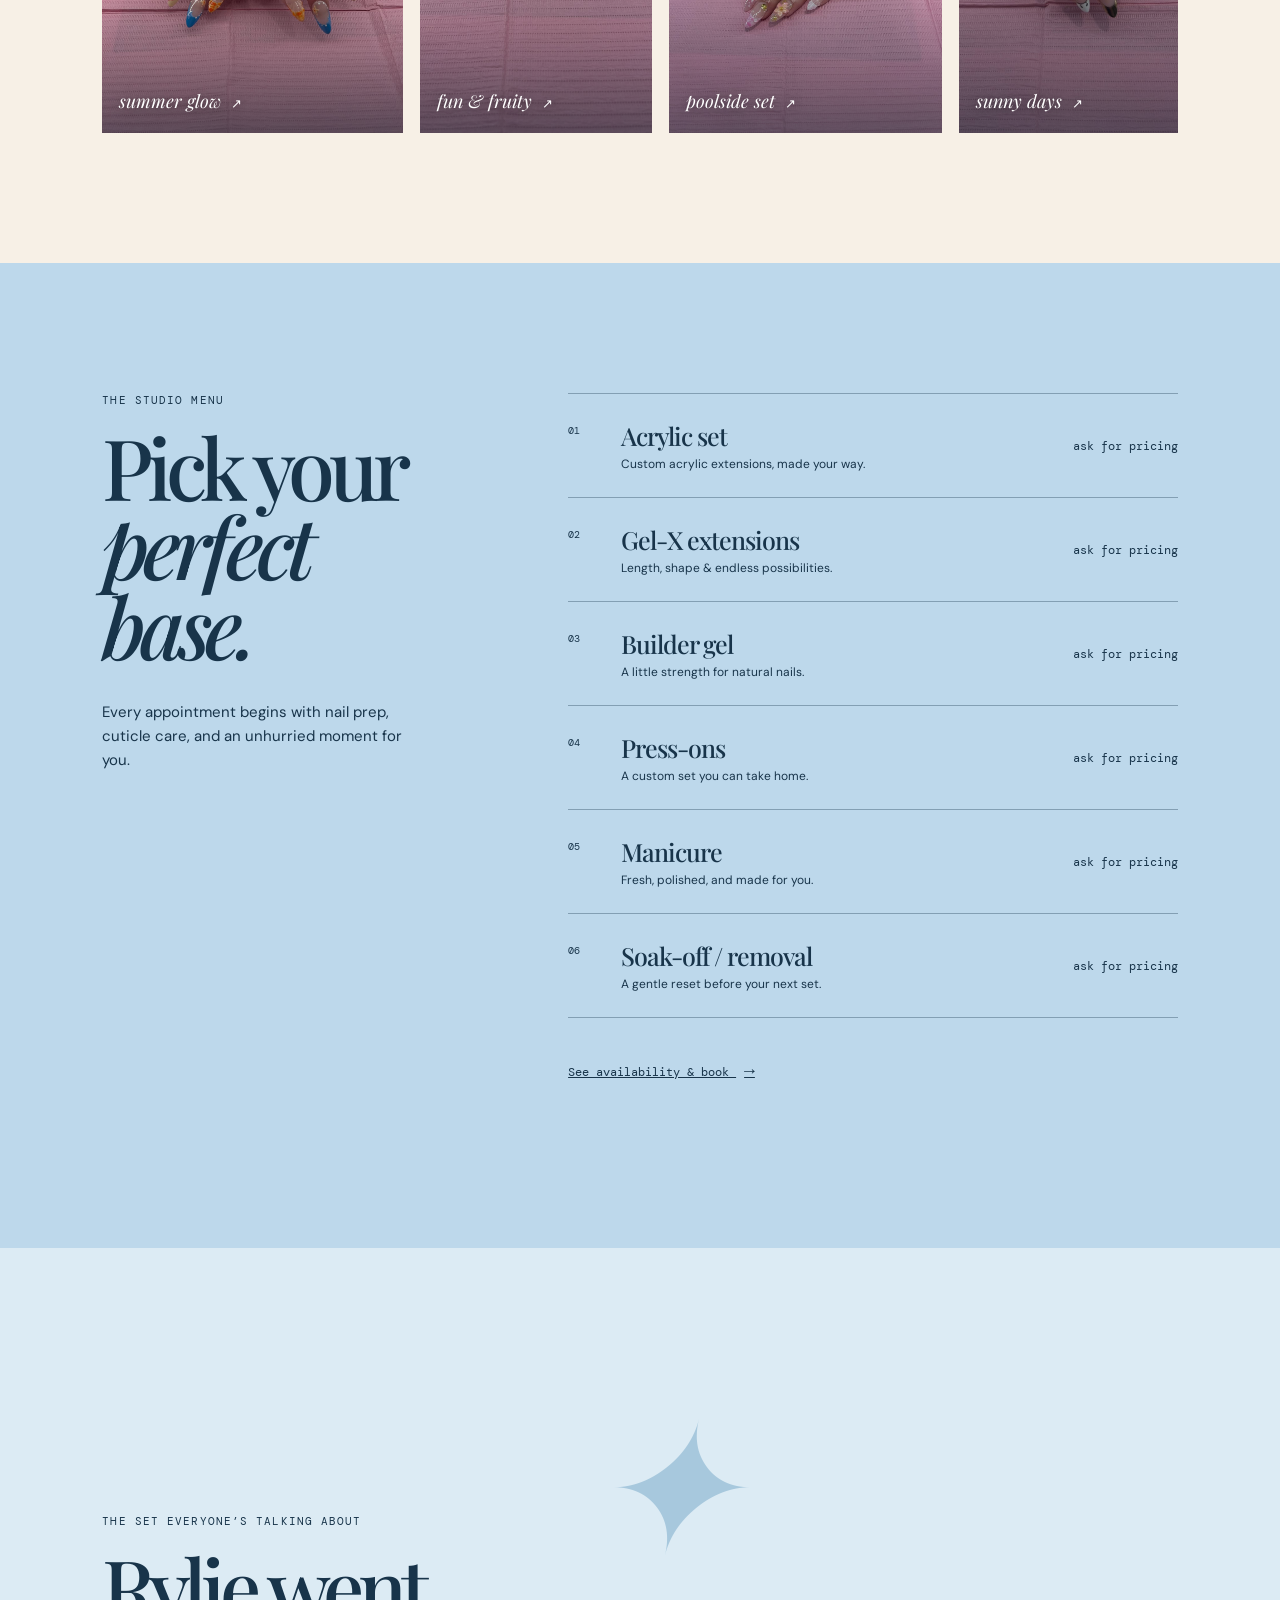
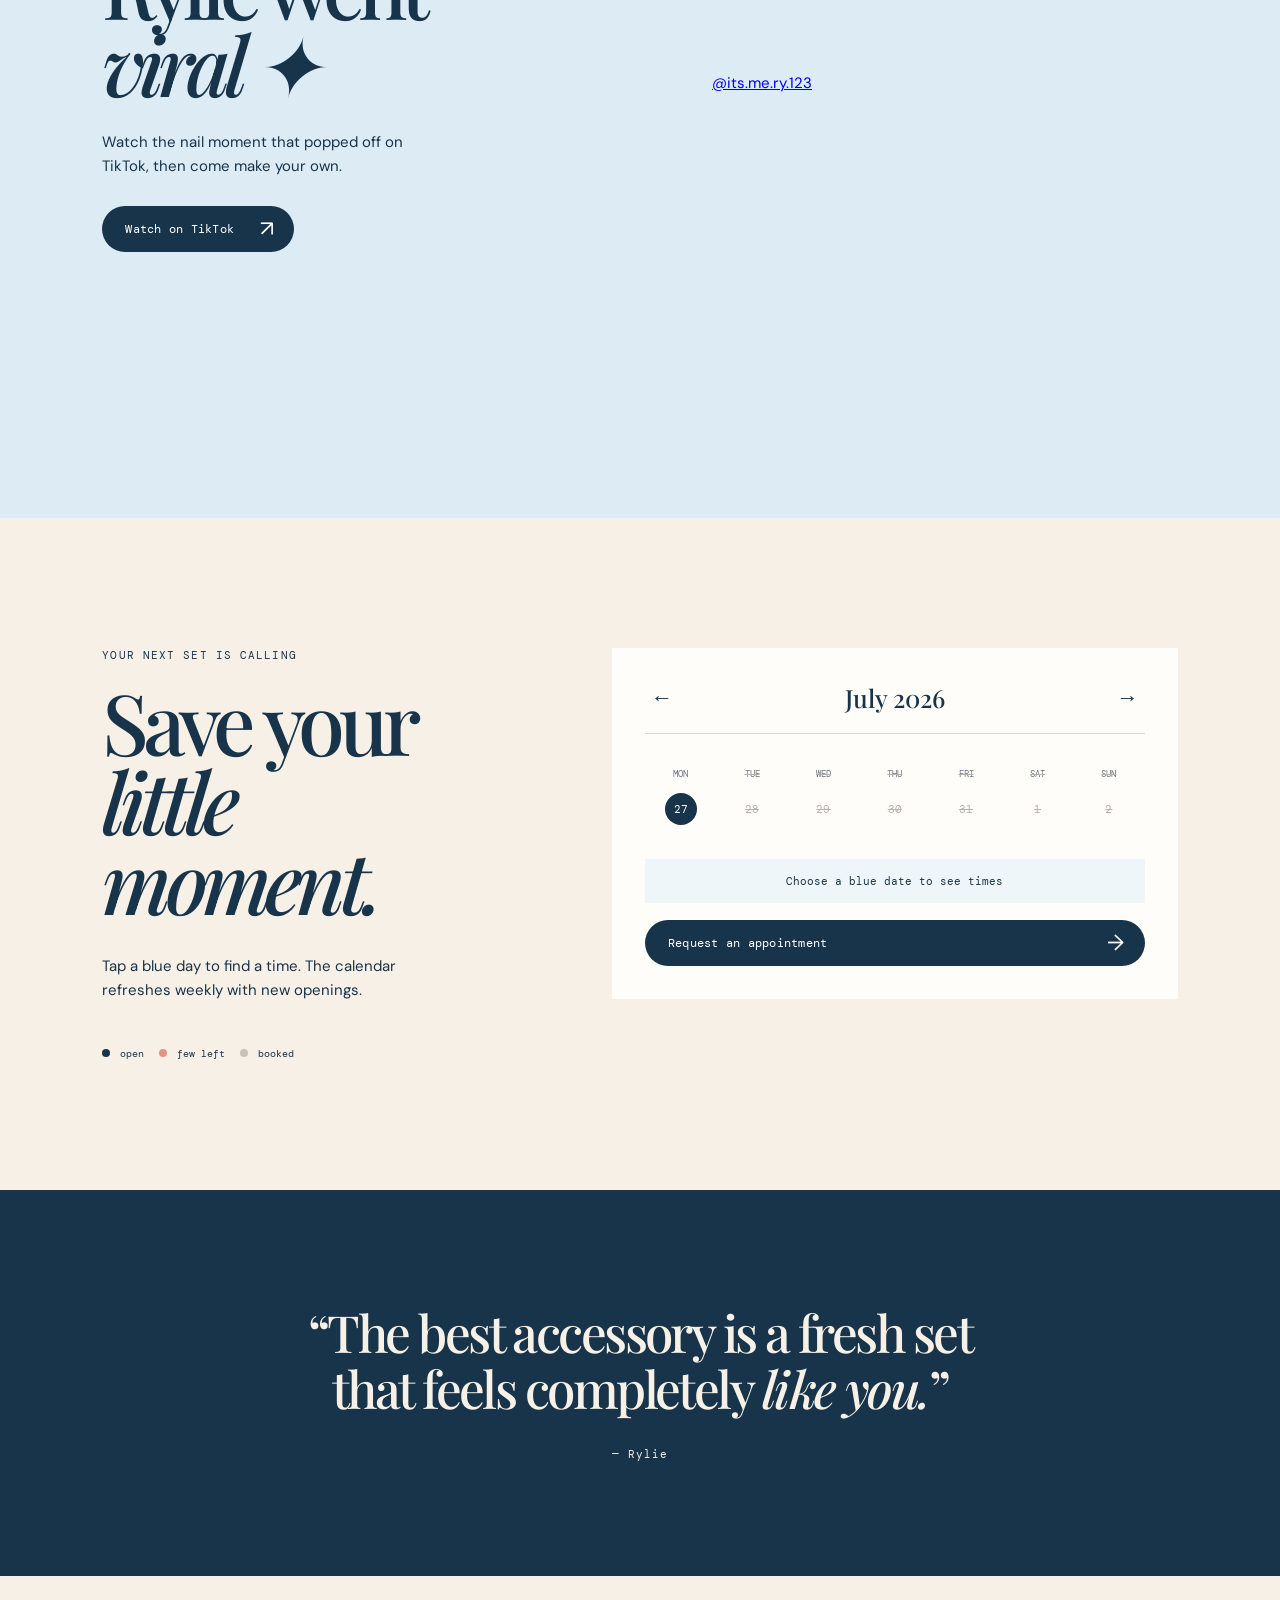
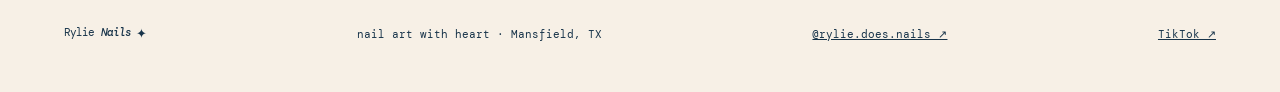
==== commit f82d80ec: "Add manicure and removal services" ====
--- a/index.html
+++ b/index.html
@@ -81,9 +81,7 @@
 
       <section class="marquee" aria-label="Services">
         <div>
-          acrylic sets <b>✦</b> gel-x extensions <b>✦</b> builder gel
-          <b>✦</b> press-ons <b>✦</b> acrylic sets <b>✦</b> gel-x extensions
-          <b>✦</b> builder gel <b>✦</b> press-ons <b>✦</b>
+          acrylic sets <b>✦</b> gel-x extensions <b>✦</b> builder gel <b>✦</b> manicures <b>✦</b> soak-off / removal <b>✦</b> press-ons <b>✦</b> acrylic sets <b>✦</b> gel-x extensions <b>✦</b> builder gel <b>✦</b> manicures <b>✦</b>
         </div>
       </section>
 
@@ -180,6 +178,22 @@
               <span class="number">04</span>
               <h3>Press-ons</h3>
               <p>A custom set you can take home.</p>
+            </div>
+            <strong>ask for pricing</strong>
+          </div>
+          <div class="price">
+            <div>
+              <span class="number">05</span>
+              <h3>Manicure</h3>
+              <p>Fresh, polished, and made for you.</p>
+            </div>
+            <strong>ask for pricing</strong>
+          </div>
+          <div class="price">
+            <div>
+              <span class="number">06</span>
+              <h3>Soak-off / removal</h3>
+              <p>A gentle reset before your next set.</p>
             </div>
             <strong>ask for pricing</strong>
           </div>
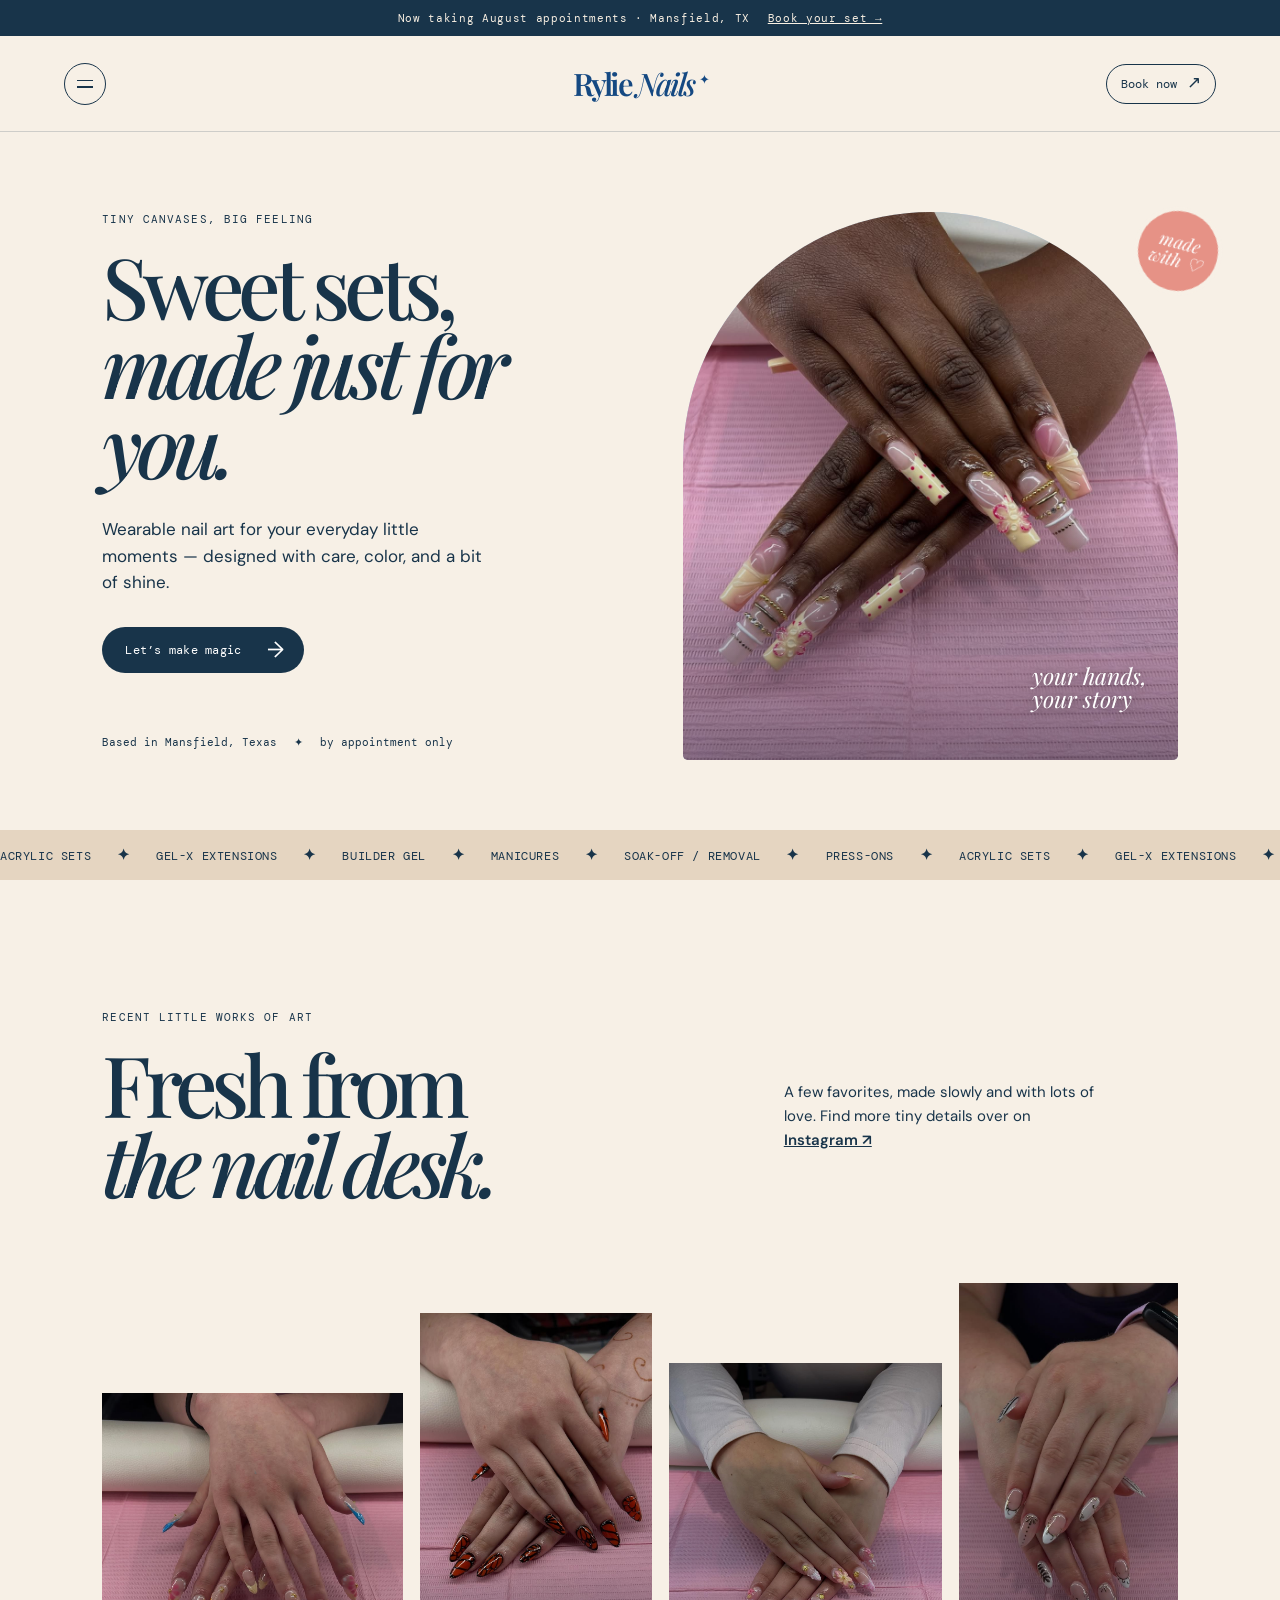
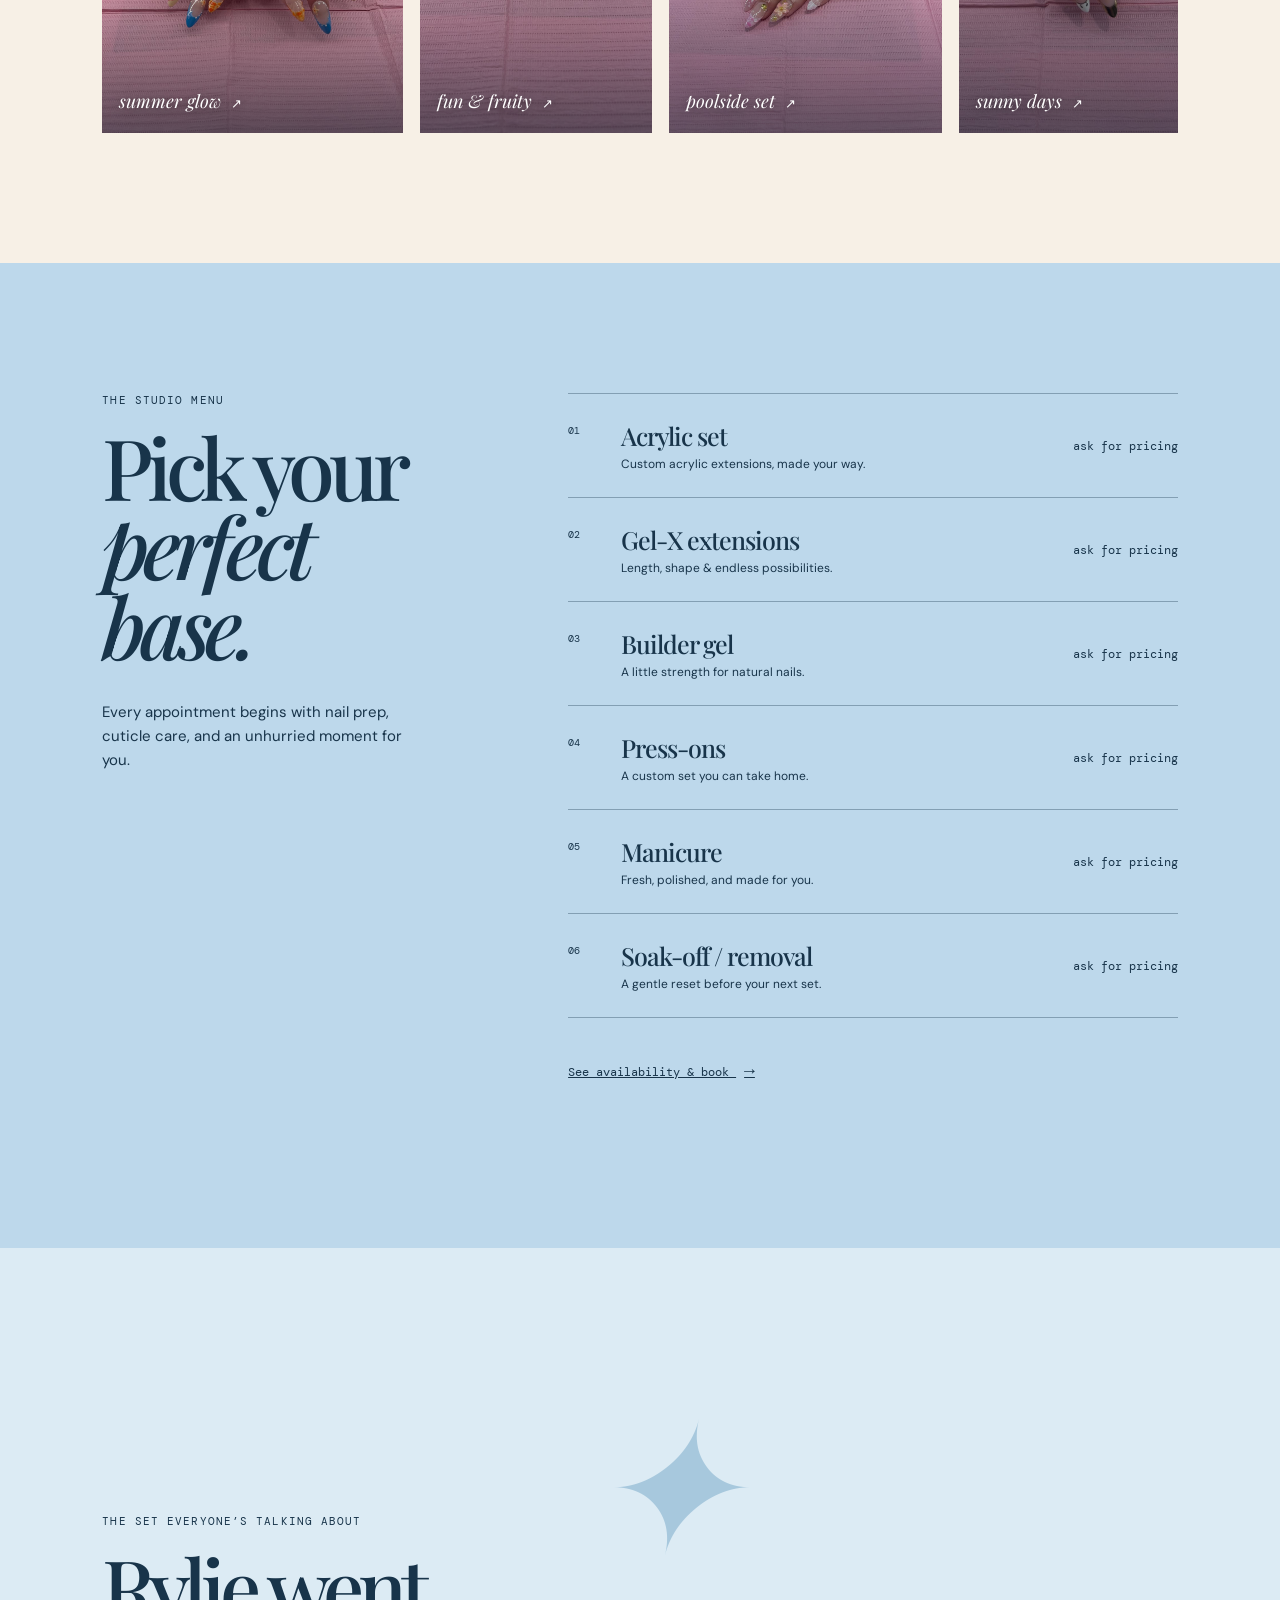
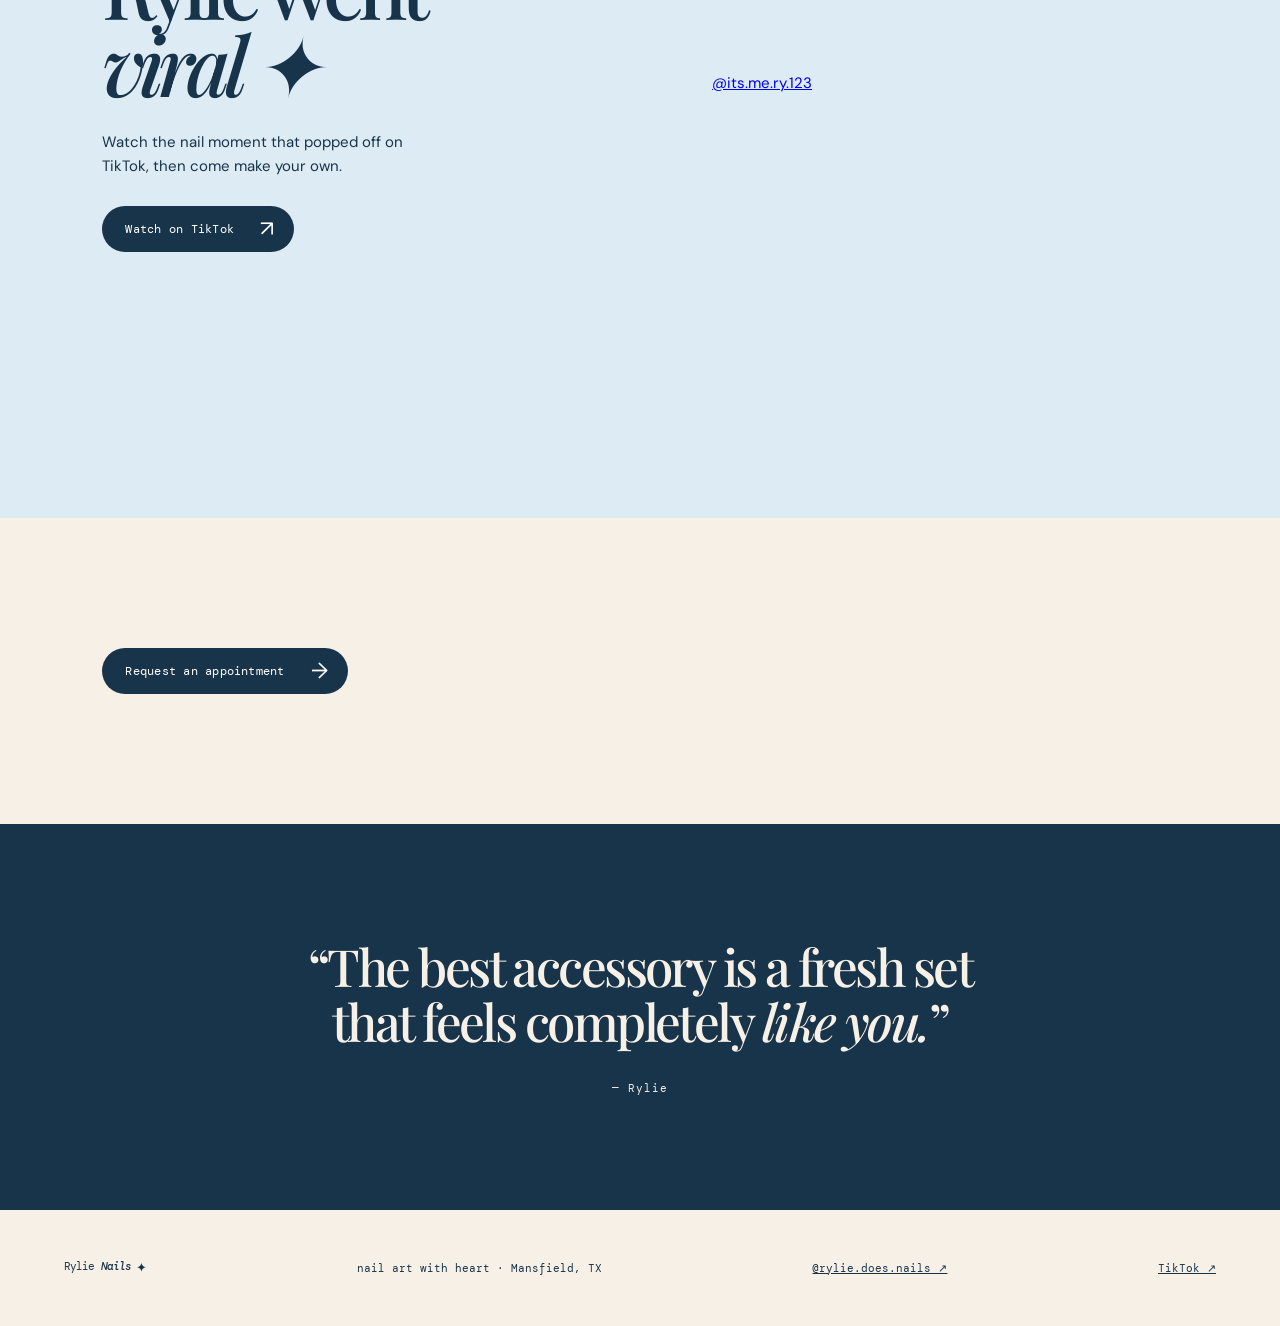
==== commit 7dbf8f9c: "Keep booking calendar off home page" ====
--- a/index.html
+++ b/index.html
@@ -238,34 +238,10 @@
         </div>
       </section>
 
-      <section class="availability section" id="availability">
-        <div class="availability-intro">
-          <p class="eyebrow">Your next set is calling</p>
-          <h2>Save your<br /><i>little moment.</i></h2>
-          <p>
-            Tap a blue day to find a time. The calendar refreshes weekly with
-            new openings.
-          </p>
-          <div class="legend">
-            <span><i class="open-dot"></i> open</span
-            ><span><i class="few-dot"></i> few left</span
-            ><span><i class="closed-dot"></i> booked</span>
-          </div>
-        </div>
-        <div class="calendar-wrap">
-          <div class="calendar-head">
-            <button id="previous" aria-label="Previous week">←</button>
-            <h3 id="calendarTitle">August 2026</h3>
-            <button id="next" aria-label="Next week">→</button>
-          </div>
-          <div class="calendar-days" id="calendar"></div>
-          <div class="selected-slot" id="slotMessage">
-            Choose a blue date to see times
-          </div>
-          <a class="button calendar-button" id="book" href="book.html"
-            >Request an appointment <span>→</span></a
-          >
-        </div>
+      <section class="section home-booking">
+        <a class="button" href="book.html"
+          >Request an appointment <span>→</span></a
+        >
       </section>
 
       <section class="quote">
--- a/overrides.css
+++ b/overrides.css
@@ -270,19 +270,17 @@
   outline: 2px solid #bdd8eb;
   border-color: #5b91b1;
 }
-.upload-label input {
-  position: absolute;
-  width: 1px;
-  height: 1px;
-  opacity: 0;
-}
-.upload-label span {
+.upload-title { display:block; font:11px var(--mono); color:var(--ink); margin-bottom:8px; }
+.image-input { position:absolute; width:1px!important; height:1px; opacity:0; pointer-events:none; }
+.upload-button {
+  display:block;
   border: 1px dashed #8baec4;
   padding: 14px;
   text-align: center;
   cursor: pointer;
   background: #eef6fa;
 }
+.file-name { display:block; margin-top:8px; font:10px var(--mono); color:#5d7483; overflow:hidden; text-overflow:ellipsis; white-space:nowrap; }
 .submit-request {
   border: 0;
   cursor: pointer;
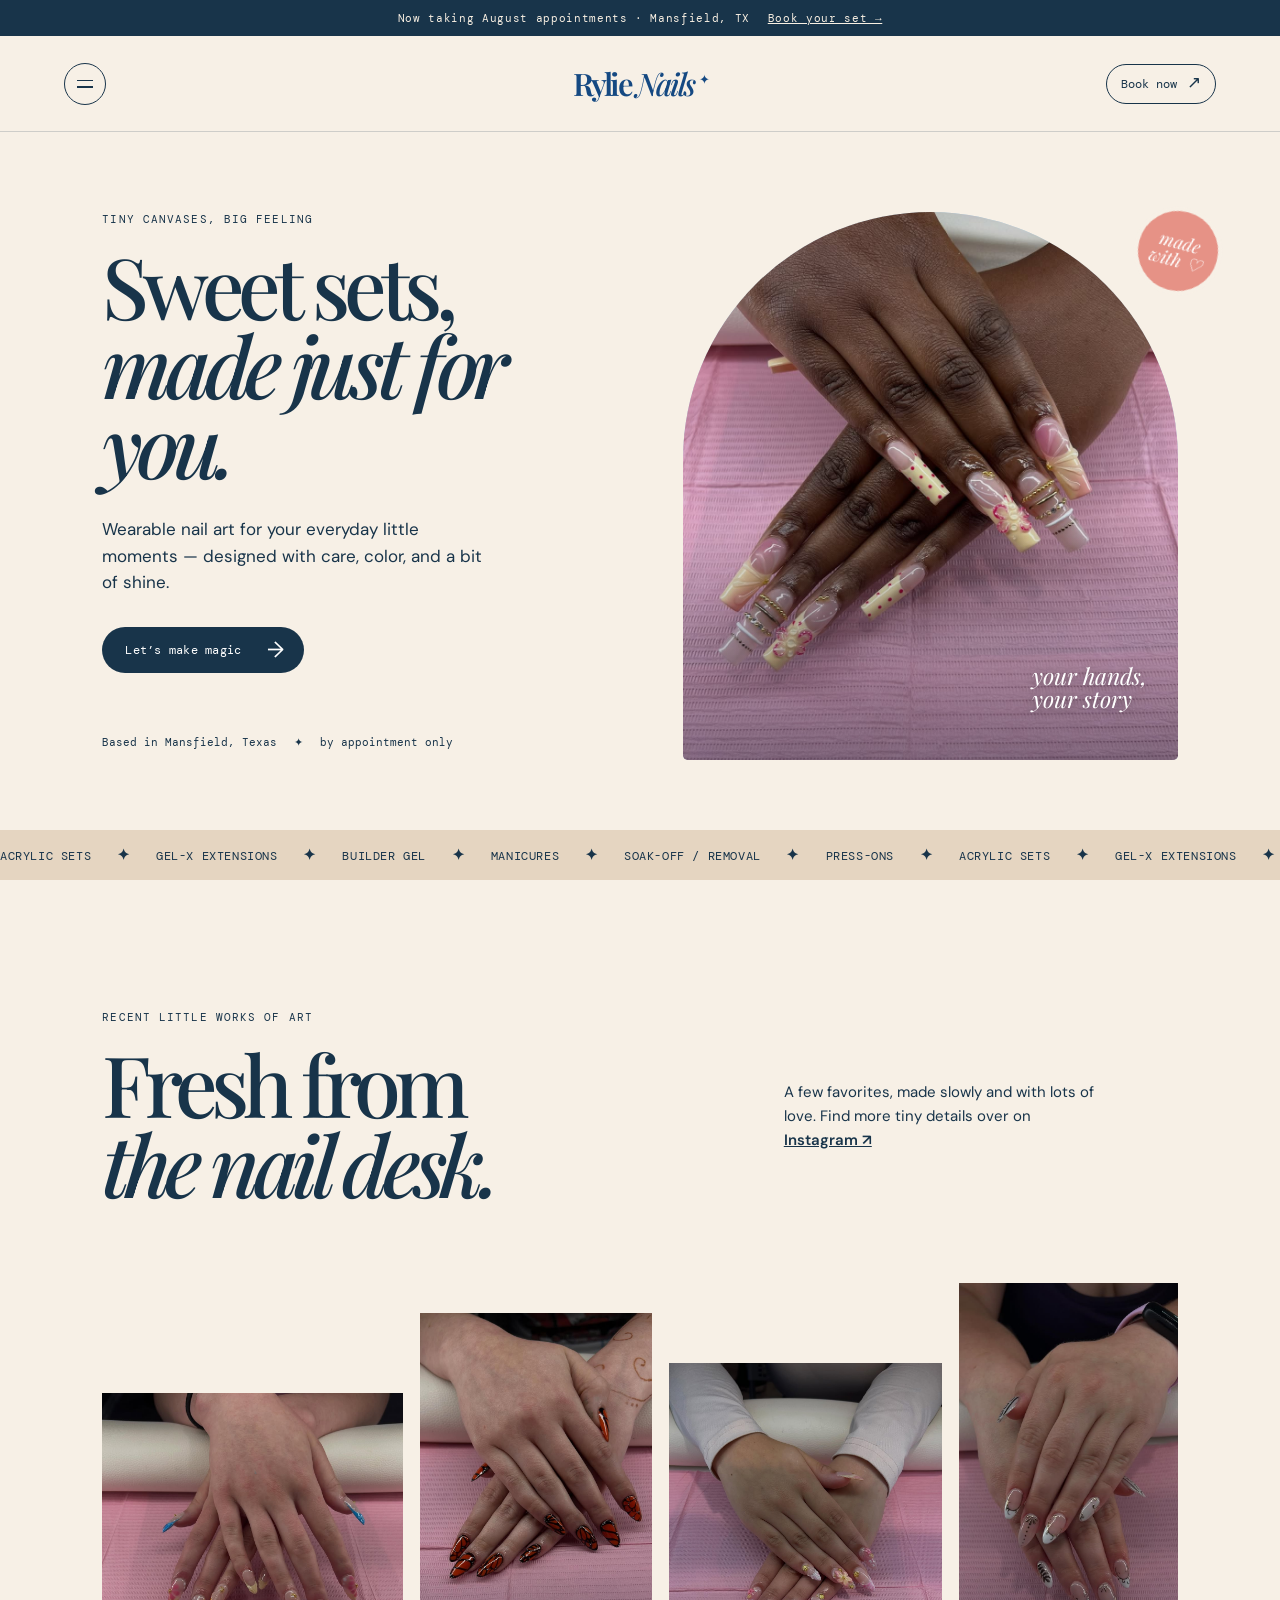
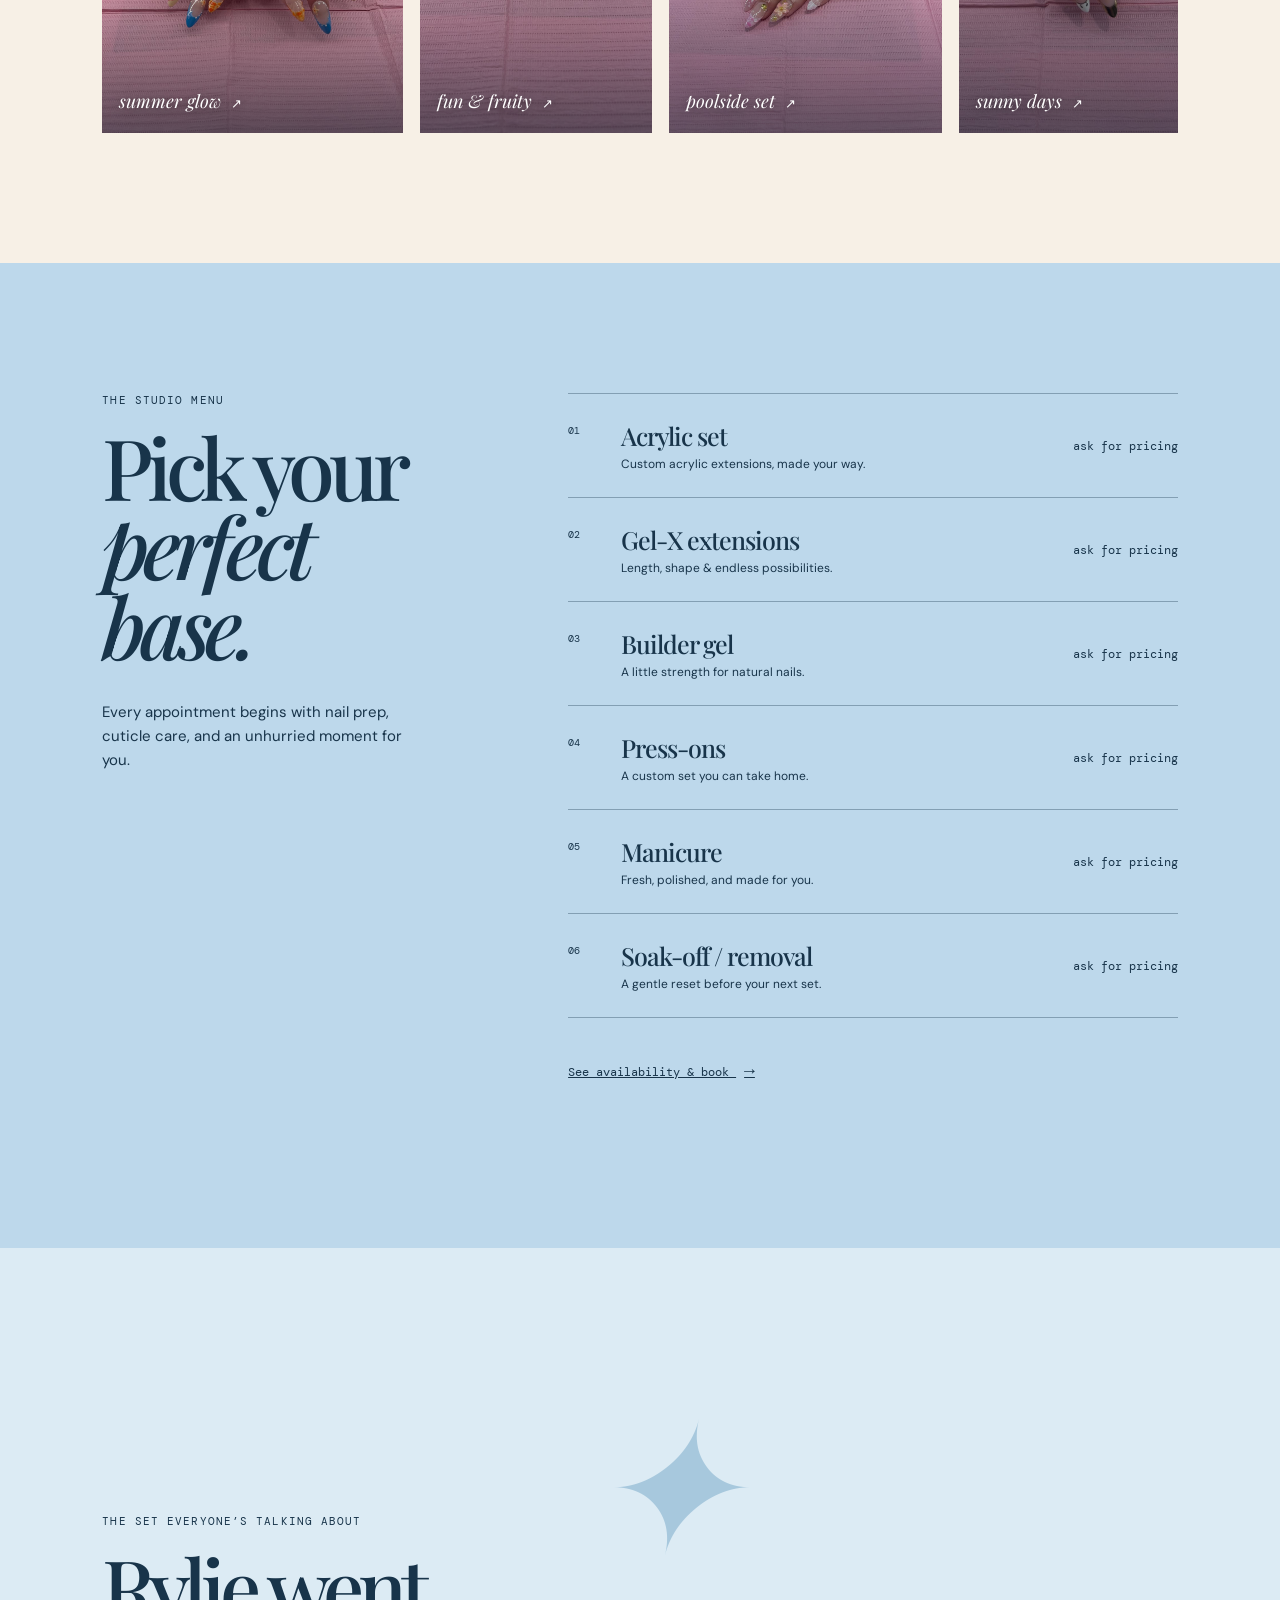
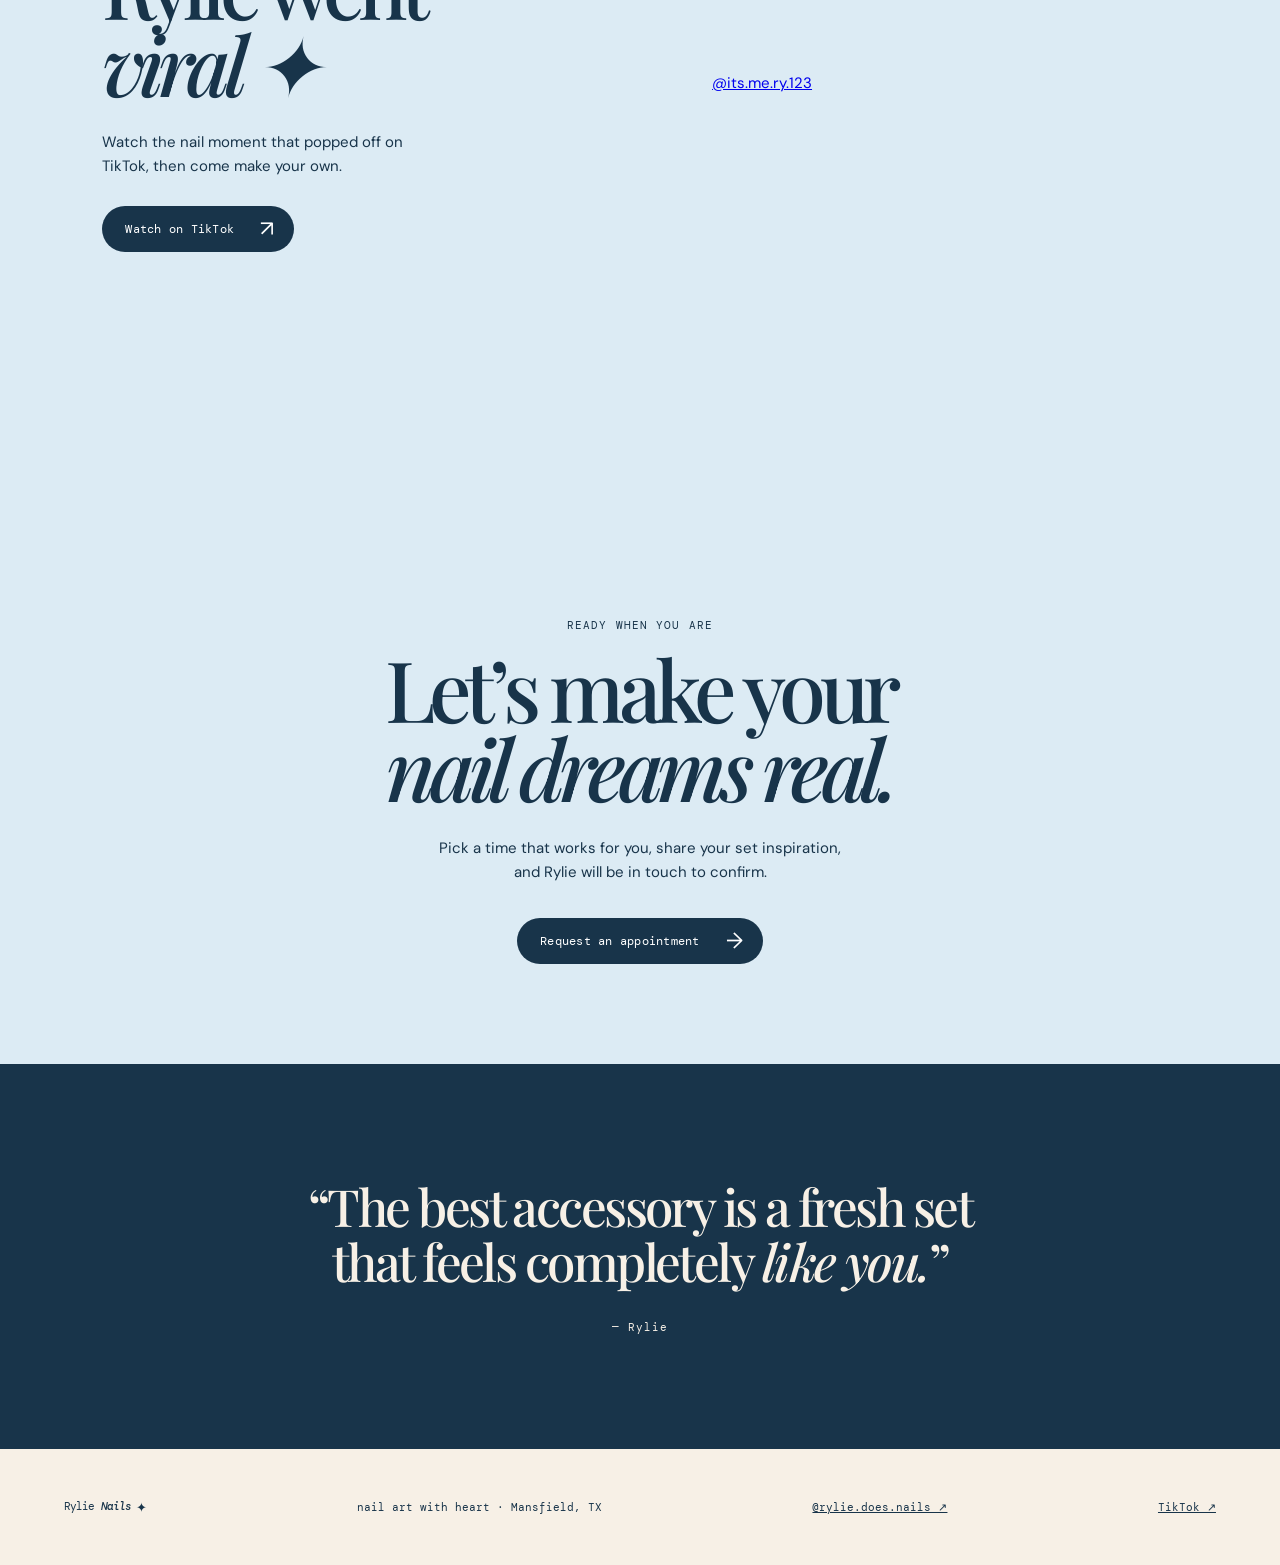
==== commit a5a4cddc: "Style home booking call to action" ====
--- a/index.html
+++ b/index.html
@@ -239,6 +239,12 @@
       </section>
 
       <section class="section home-booking">
+        <p class="eyebrow">Ready when you are</p>
+        <h2>Let’s make your<br /><i>nail dreams real.</i></h2>
+        <p class="home-booking-copy">
+          Pick a time that works for you, share your set inspiration, and
+          Rylie will be in touch to confirm.
+        </p>
         <a class="button" href="book.html"
           >Request an appointment <span>→</span></a
         >
--- a/overrides.css
+++ b/overrides.css
@@ -653,3 +653,4 @@
     font-size: 25px;
   }
 }
+.home-booking{background:var(--sky);text-align:center;padding:100px 7vw}.home-booking .eyebrow{margin-bottom:17px}.home-booking h2{margin:auto;max-width:720px}.home-booking-copy{max-width:420px;margin:28px auto 34px;line-height:1.6}
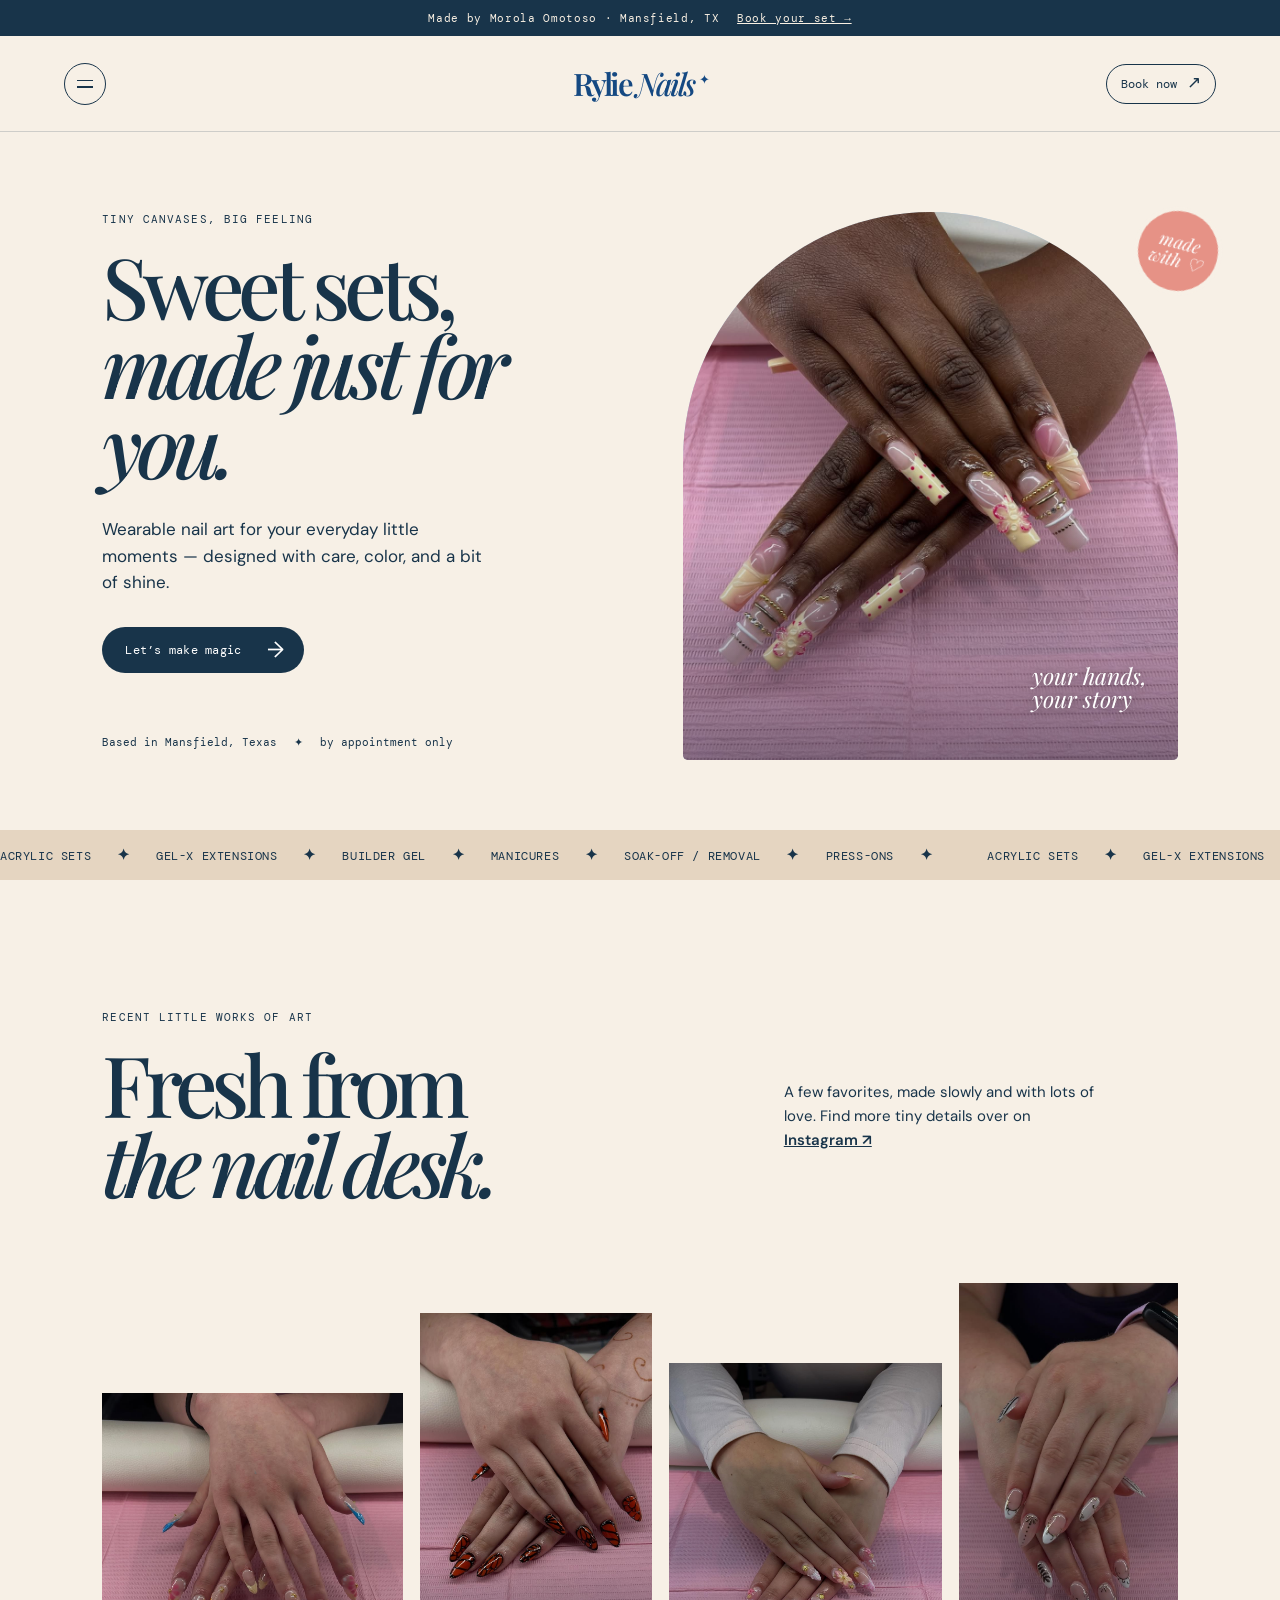
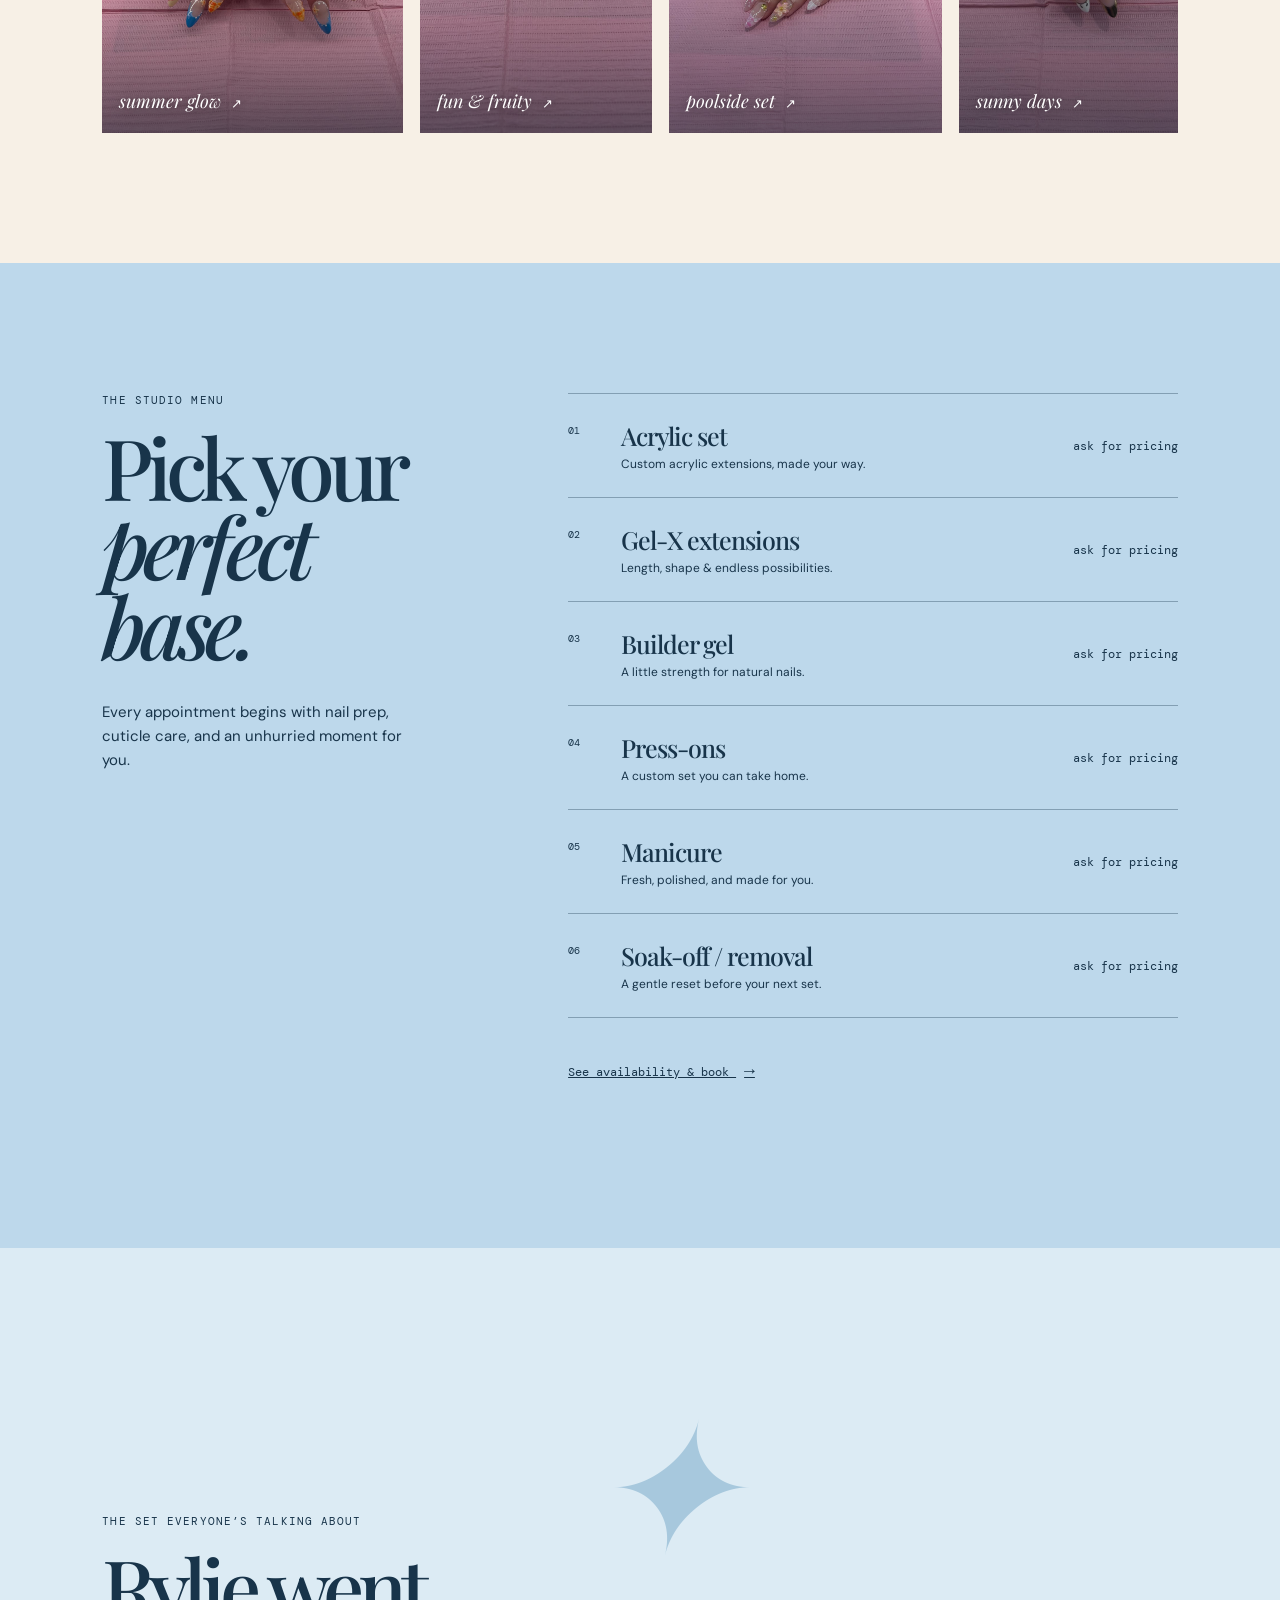
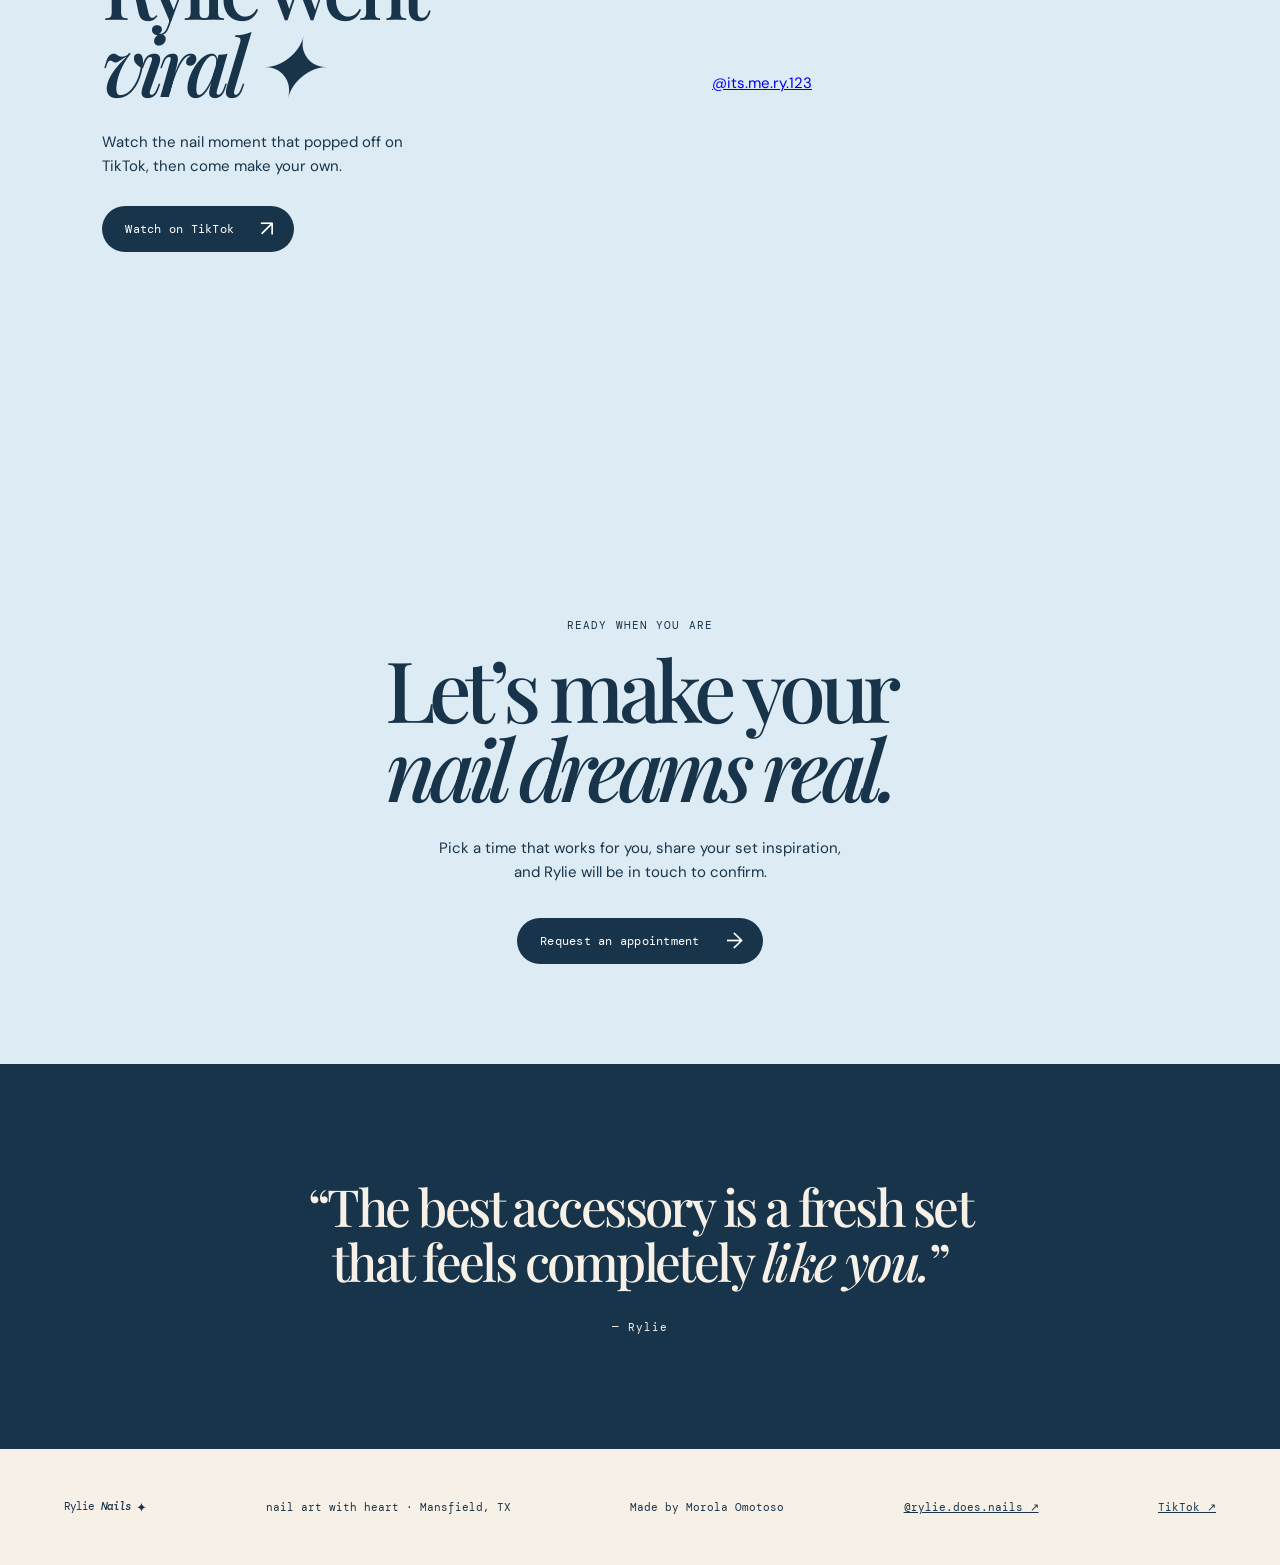
==== commit afad7eb2: "Polish homepage ticker and credits" ====
--- a/index.html
+++ b/index.html
@@ -20,8 +20,8 @@
   </head>
   <body>
     <div class="announcement">
-      Now taking August appointments · Mansfield, TX
-      <a href="#book">Book your set →</a>
+      Made by Morola Omotoso · Mansfield, TX
+      <a href="book.html">Book your set →</a>
     </div>
     <header class="site-header">
       <button
@@ -80,8 +80,16 @@
       </section>
 
       <section class="marquee" aria-label="Services">
-        <div>
-          acrylic sets <b>✦</b> gel-x extensions <b>✦</b> builder gel <b>✦</b> manicures <b>✦</b> soak-off / removal <b>✦</b> press-ons <b>✦</b> acrylic sets <b>✦</b> gel-x extensions <b>✦</b> builder gel <b>✦</b> manicures <b>✦</b>
+        <div class="marquee-track">
+          <span
+            >acrylic sets <b>✦</b> gel-x extensions <b>✦</b> builder gel
+            <b>✦</b> manicures <b>✦</b> soak-off / removal <b>✦</b> press-ons
+            <b>✦</b></span
+          ><span aria-hidden="true"
+            >acrylic sets <b>✦</b> gel-x extensions <b>✦</b> builder gel
+            <b>✦</b> manicures <b>✦</b> soak-off / removal <b>✦</b> press-ons
+            <b>✦</b></span
+          >
         </div>
       </section>
 
@@ -266,6 +274,7 @@
         >Rylie <em>Nails</em><b>✦</b></a
       >
       <p>nail art with heart · Mansfield, TX</p>
+      <p>Made by Morola Omotoso</p>
       <a
         href="https://www.instagram.com/rylie.does.nails/"
         target="_blank"
--- a/overrides.css
+++ b/overrides.css
@@ -448,6 +448,20 @@
   transform: none;
   font-size: 28px;
 }
+.marquee .marquee-track {
+  display: flex;
+  width: max-content;
+  animation: marquee-loop 24s linear infinite;
+}
+.marquee .marquee-track span {
+  flex: 0 0 auto;
+  padding-right: 36px;
+}
+@keyframes marquee-loop {
+  to {
+    transform: translateX(-50%);
+  }
+}
 body {
   animation: page-in 0.48s cubic-bezier(0.2, 0.8, 0.2, 1) both;
 }
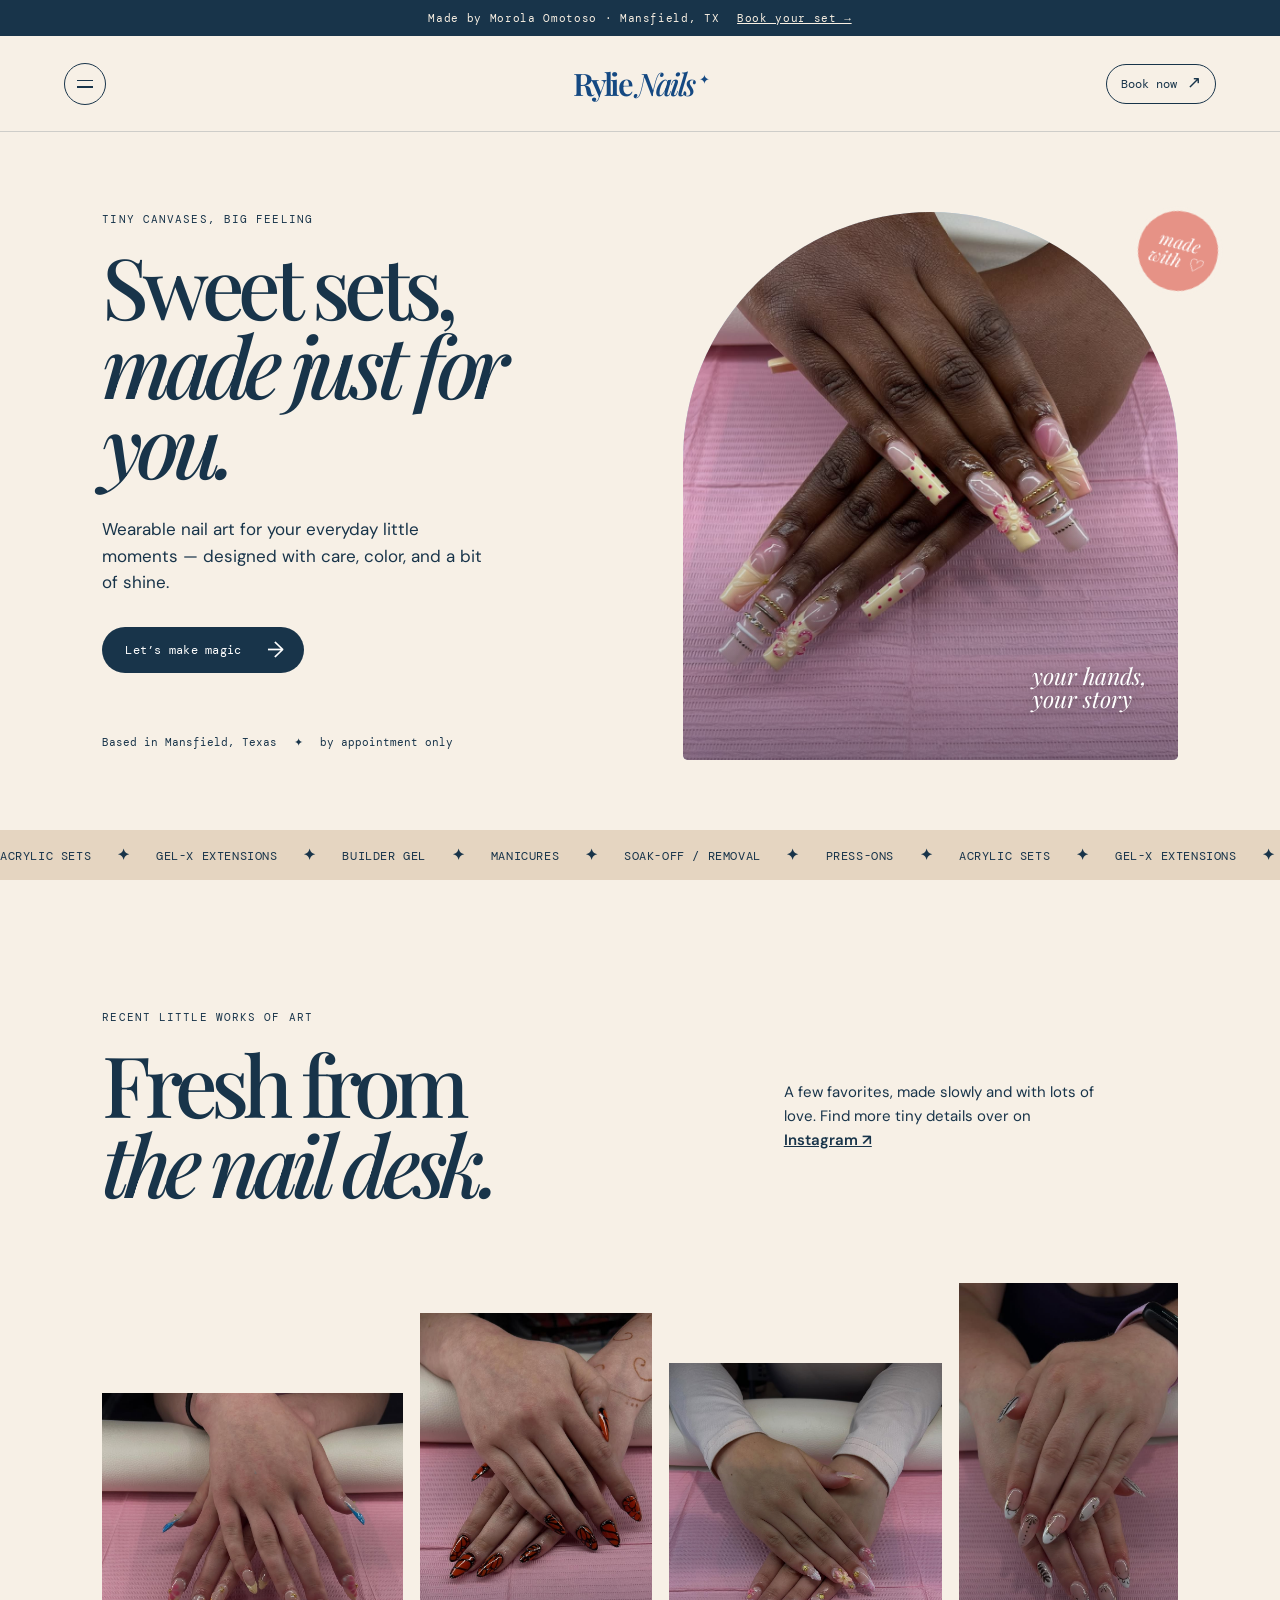
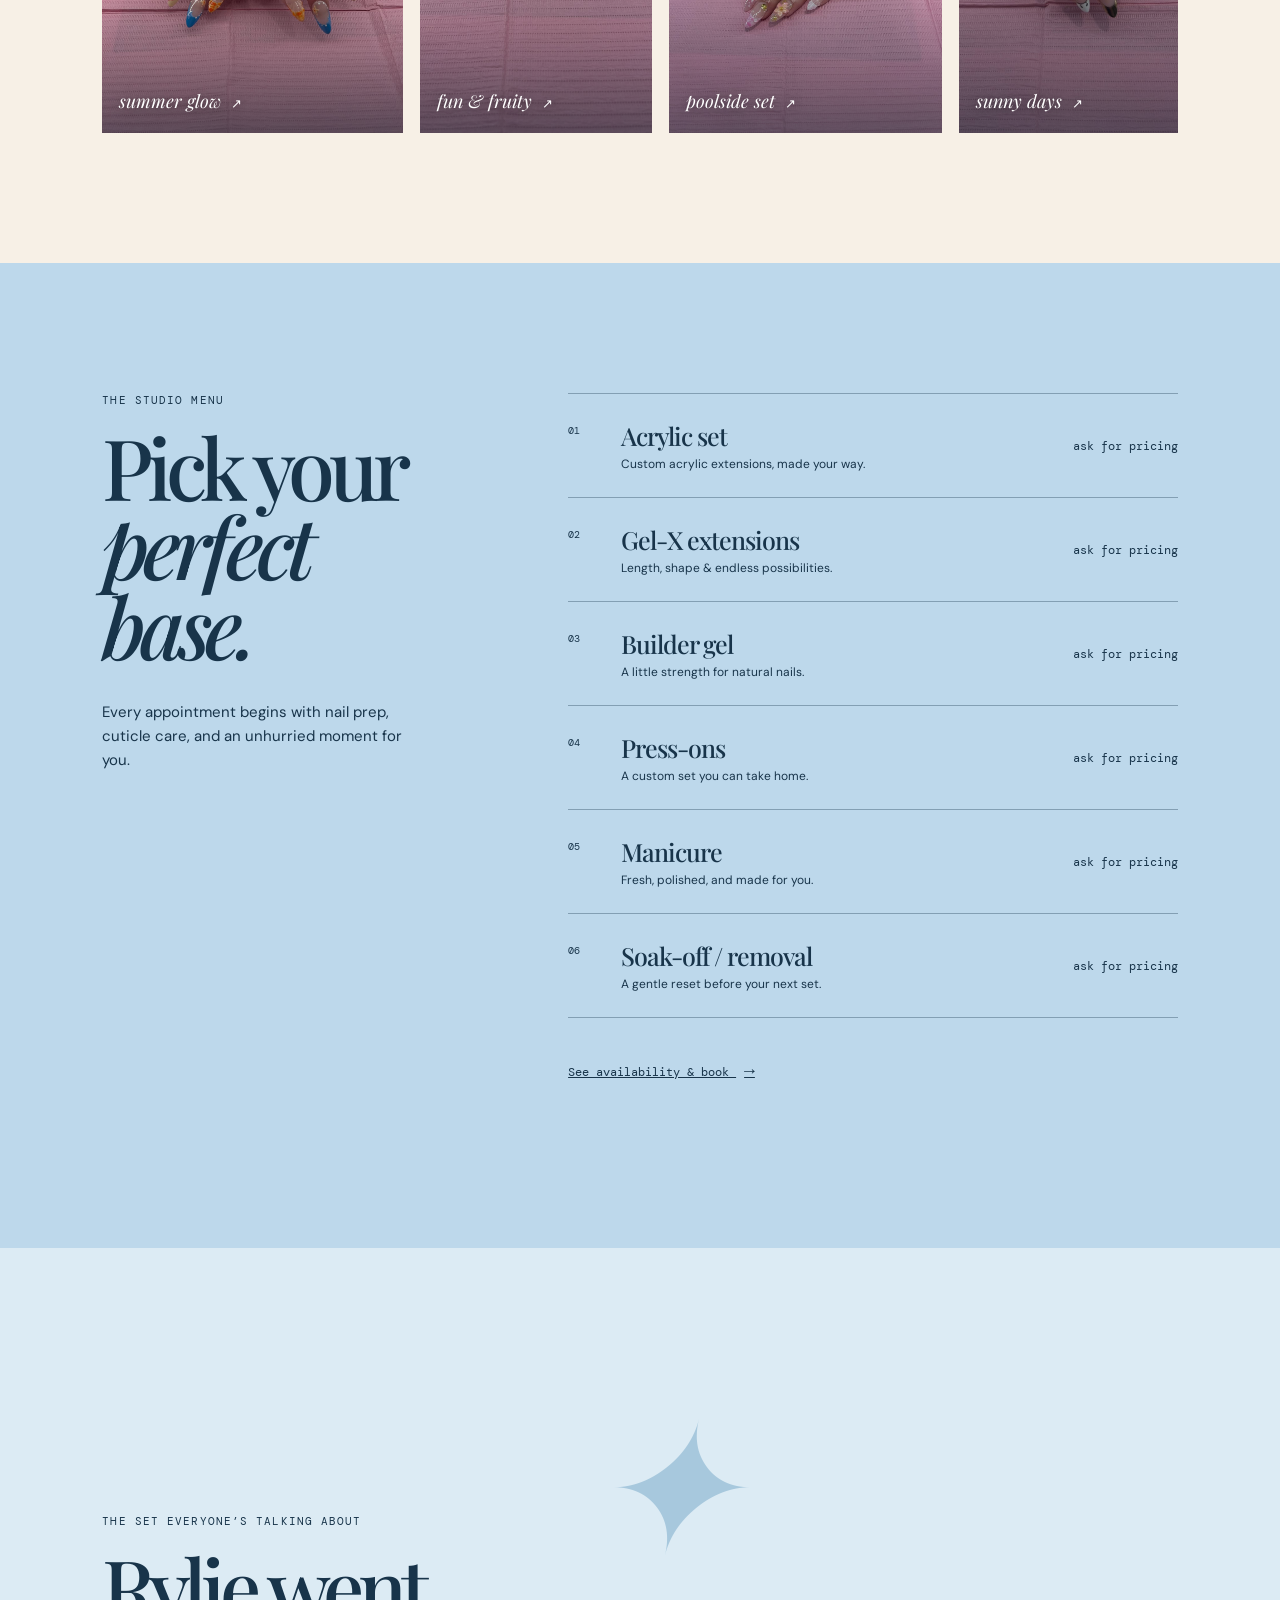
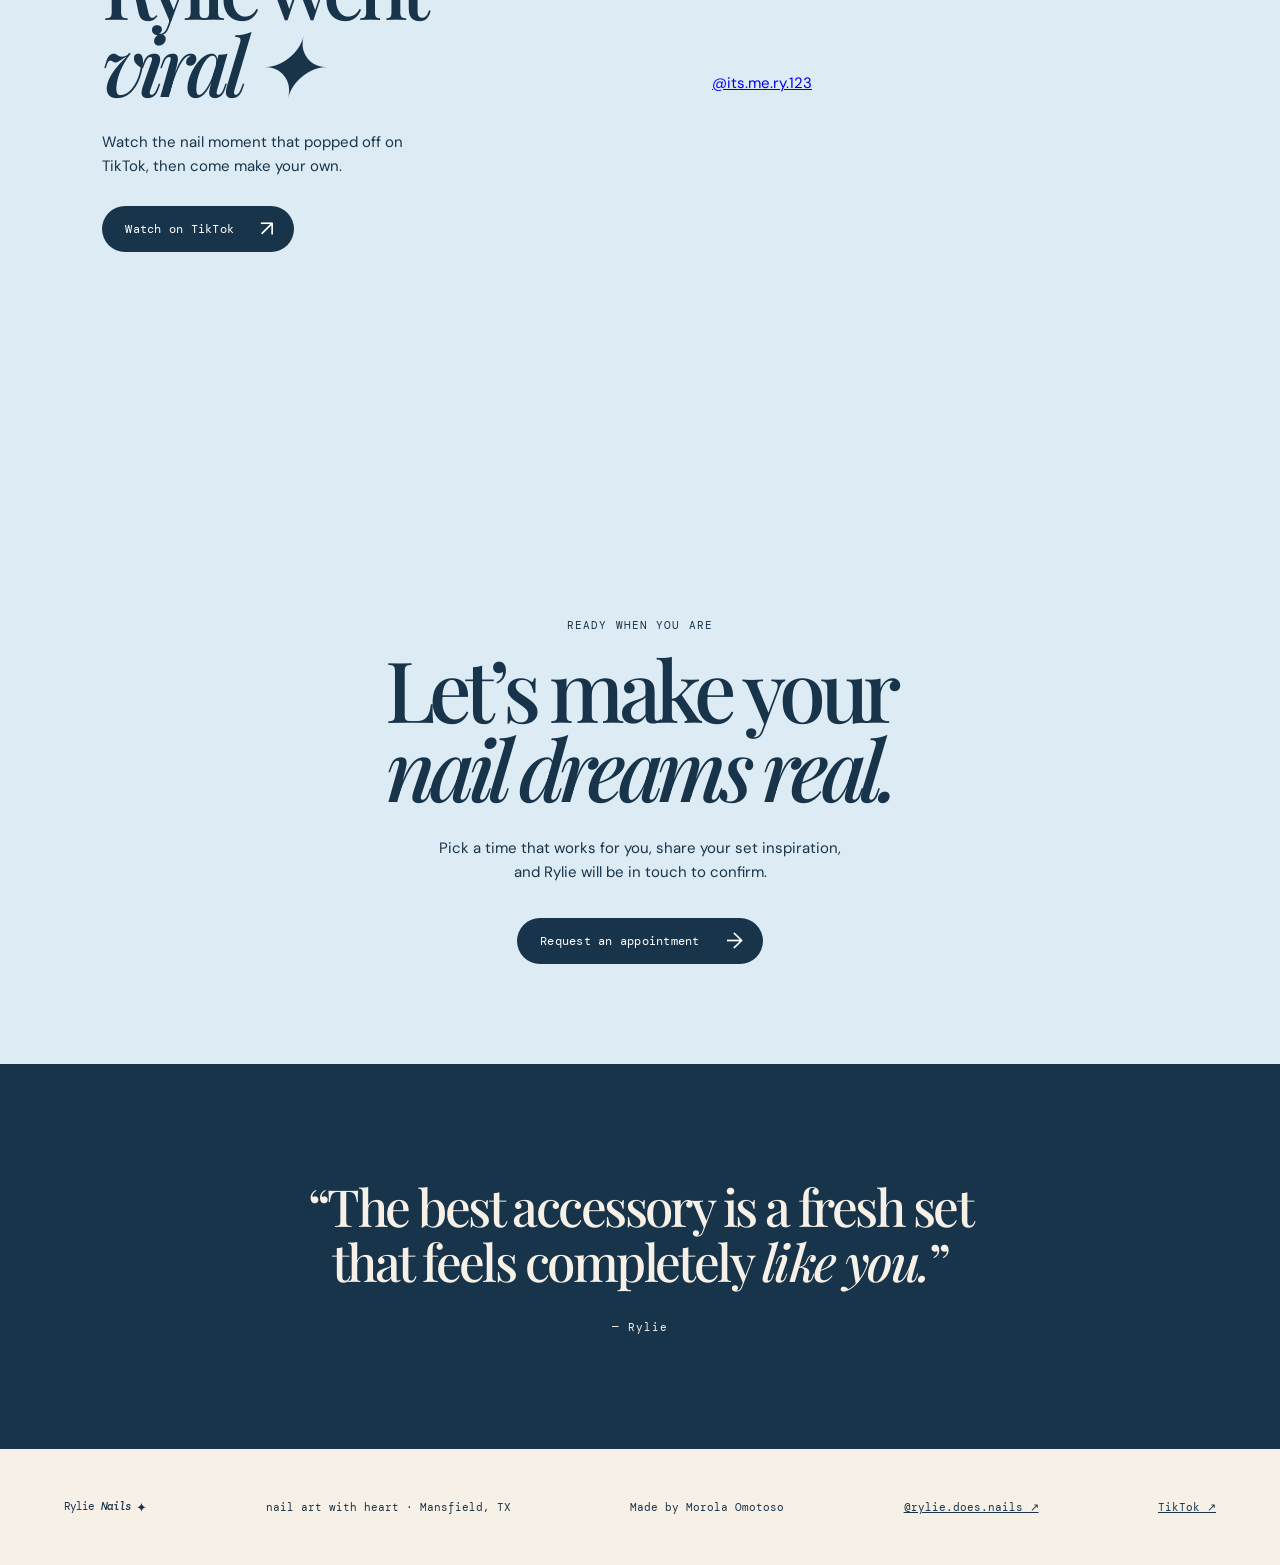
==== commit e41955a9: "Ensure services ticker has no desktop gaps" ====
--- a/index.html
+++ b/index.html
@@ -84,11 +84,19 @@
           <span
             >acrylic sets <b>✦</b> gel-x extensions <b>✦</b> builder gel
             <b>✦</b> manicures <b>✦</b> soak-off / removal <b>✦</b> press-ons
-            <b>✦</b></span
+            <b>✦</b> acrylic sets <b>✦</b> gel-x extensions <b>✦</b> builder
+            gel <b>✦</b> manicures <b>✦</b> soak-off / removal <b>✦</b>
+            press-ons <b>✦</b> acrylic sets <b>✦</b> gel-x extensions <b>✦</b>
+            builder gel <b>✦</b> manicures <b>✦</b> soak-off / removal
+            <b>✦</b> press-ons <b>✦</b></span
           ><span aria-hidden="true"
             >acrylic sets <b>✦</b> gel-x extensions <b>✦</b> builder gel
             <b>✦</b> manicures <b>✦</b> soak-off / removal <b>✦</b> press-ons
-            <b>✦</b></span
+            <b>✦</b> acrylic sets <b>✦</b> gel-x extensions <b>✦</b> builder
+            gel <b>✦</b> manicures <b>✦</b> soak-off / removal <b>✦</b>
+            press-ons <b>✦</b> acrylic sets <b>✦</b> gel-x extensions <b>✦</b>
+            builder gel <b>✦</b> manicures <b>✦</b> soak-off / removal
+            <b>✦</b> press-ons <b>✦</b></span
           >
         </div>
       </section>
--- a/overrides.css
+++ b/overrides.css
@@ -451,11 +451,11 @@
 .marquee .marquee-track {
   display: flex;
   width: max-content;
-  animation: marquee-loop 24s linear infinite;
+  will-change: transform;
+  animation: marquee-loop 54s linear infinite;
 }
 .marquee .marquee-track span {
   flex: 0 0 auto;
-  padding-right: 36px;
 }
 @keyframes marquee-loop {
   to {
